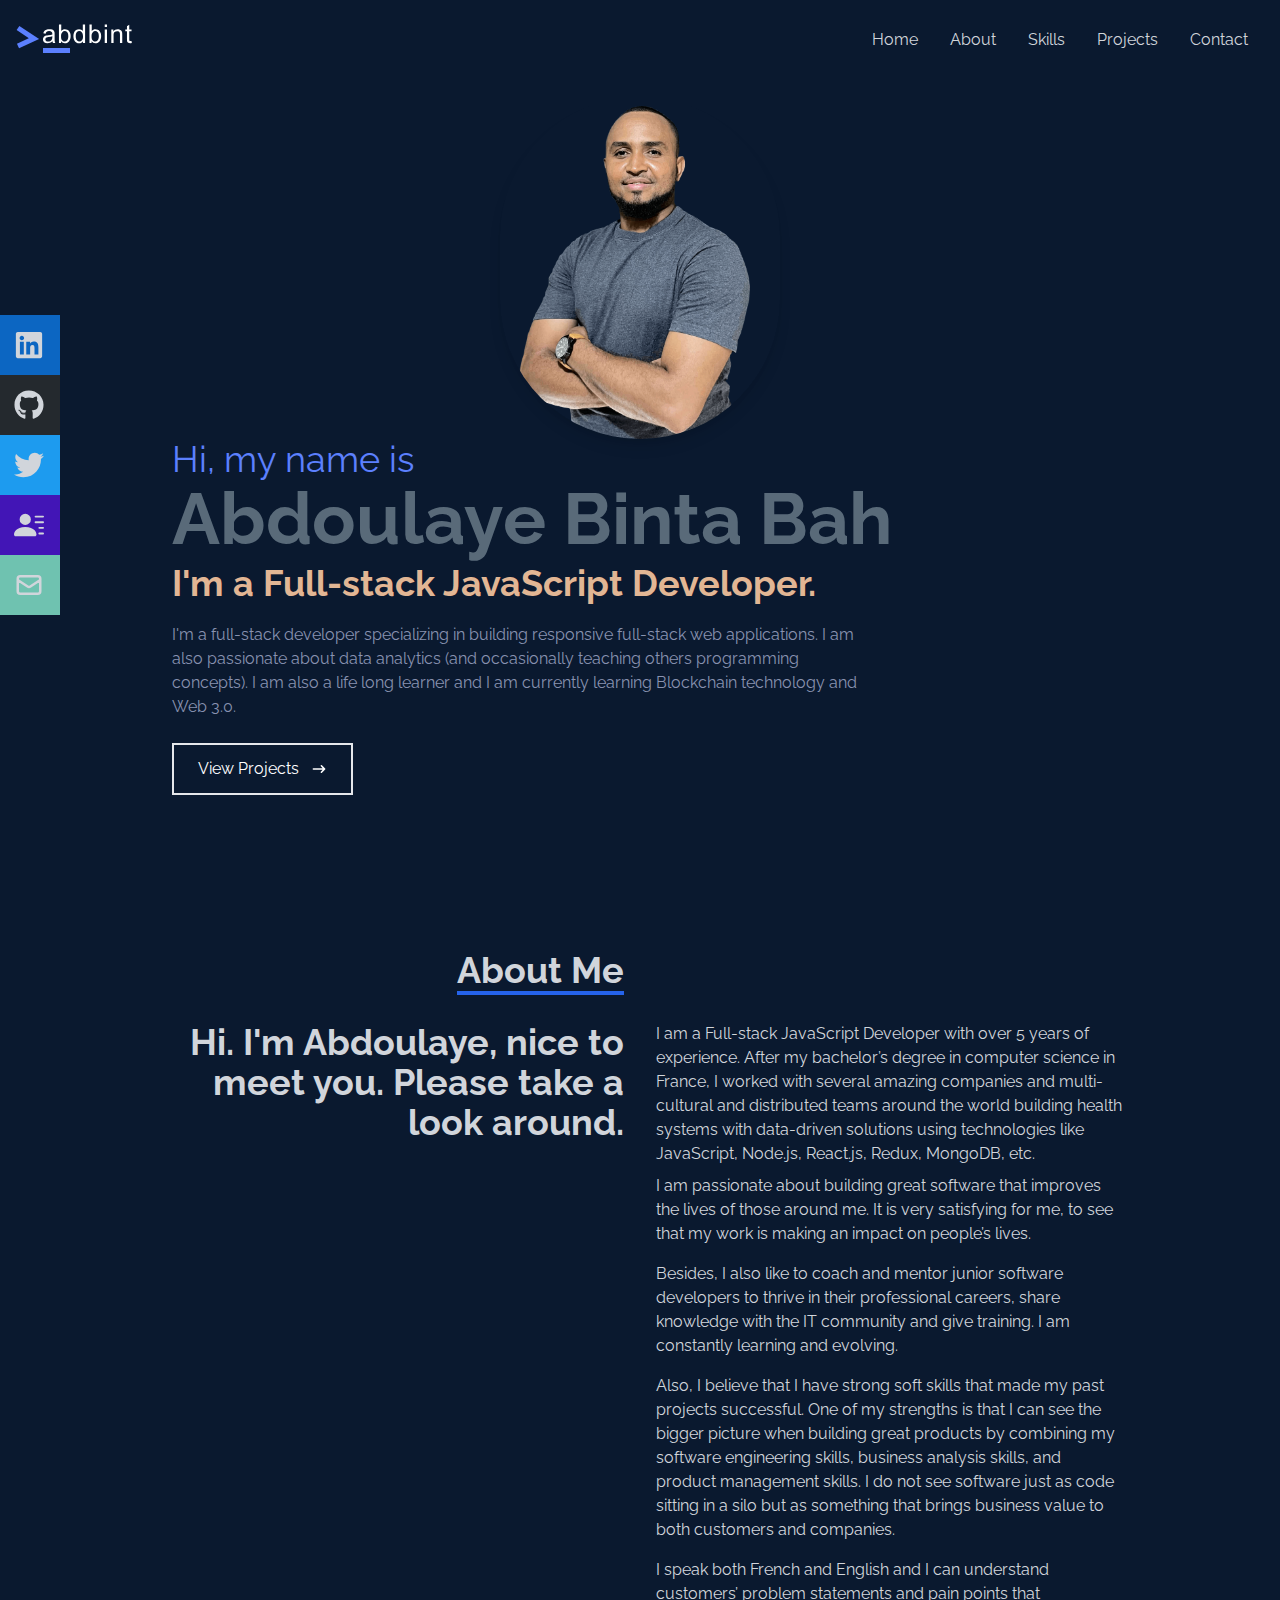
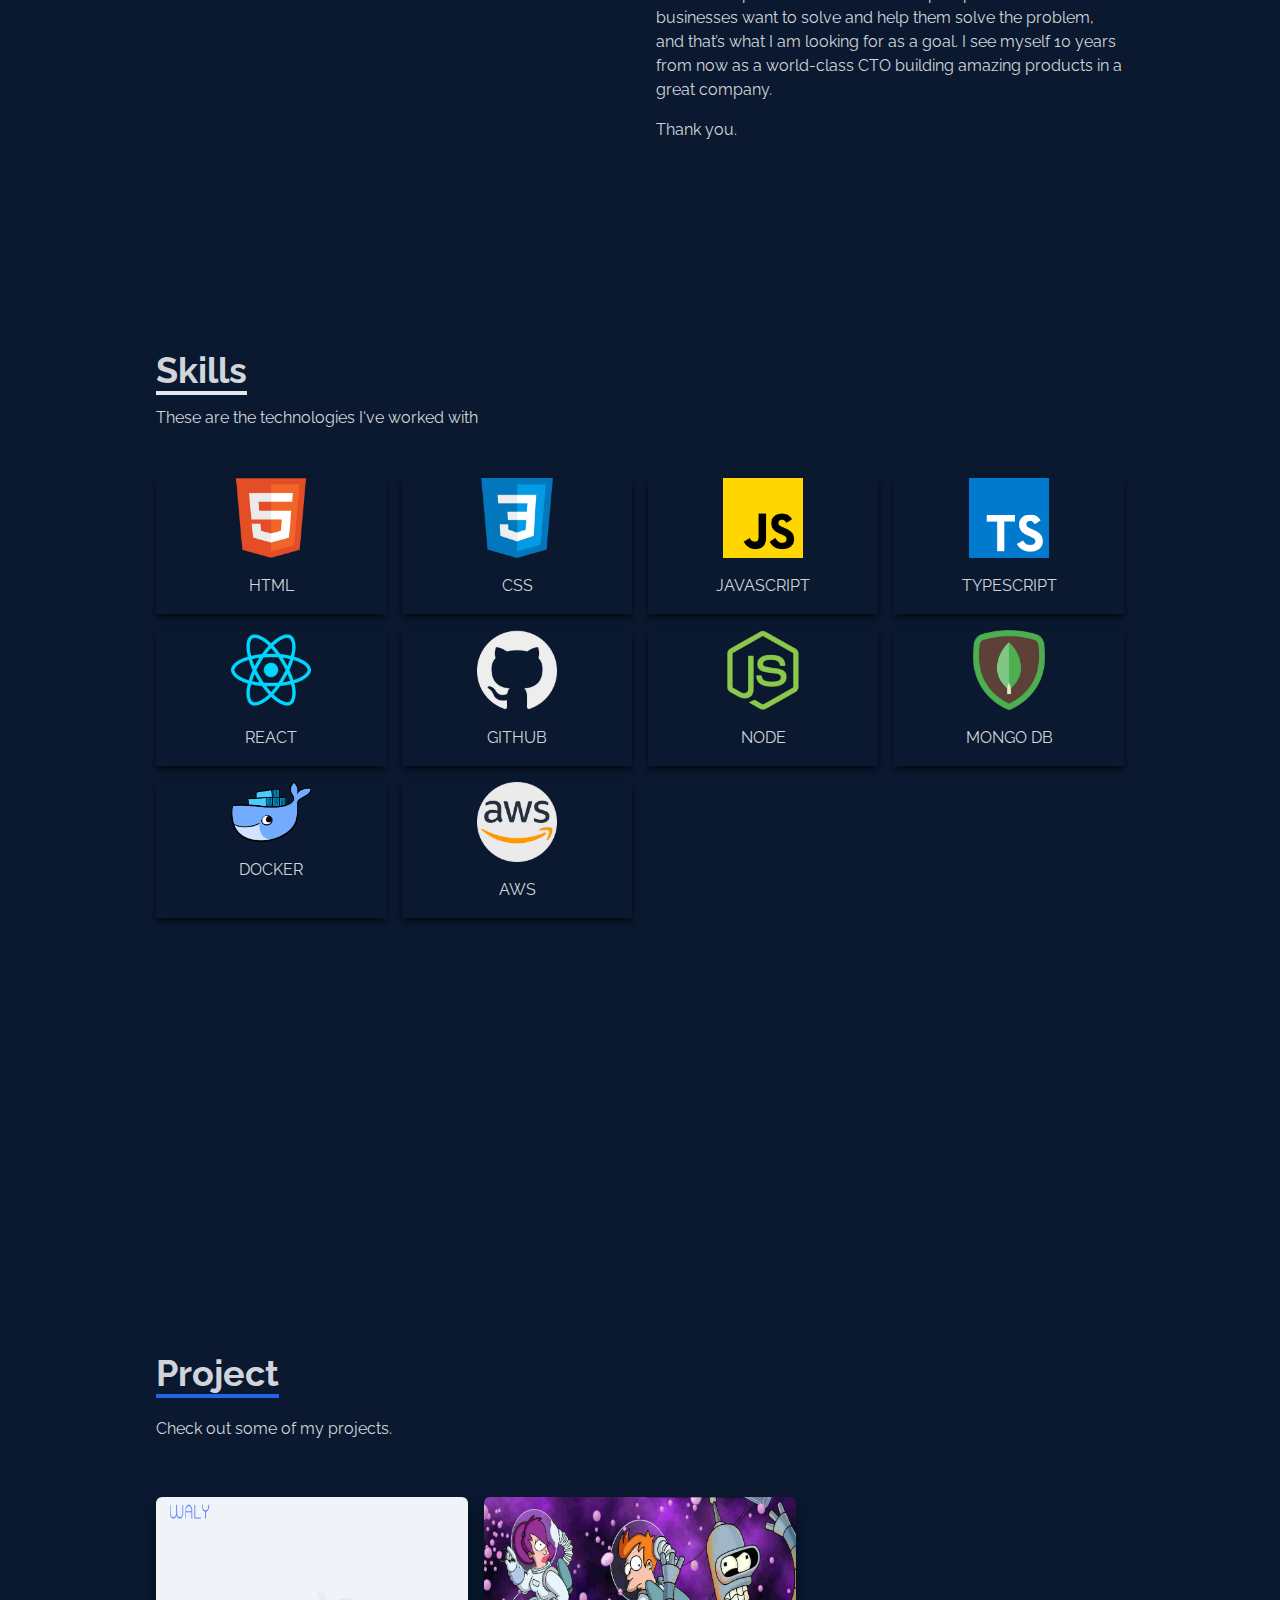
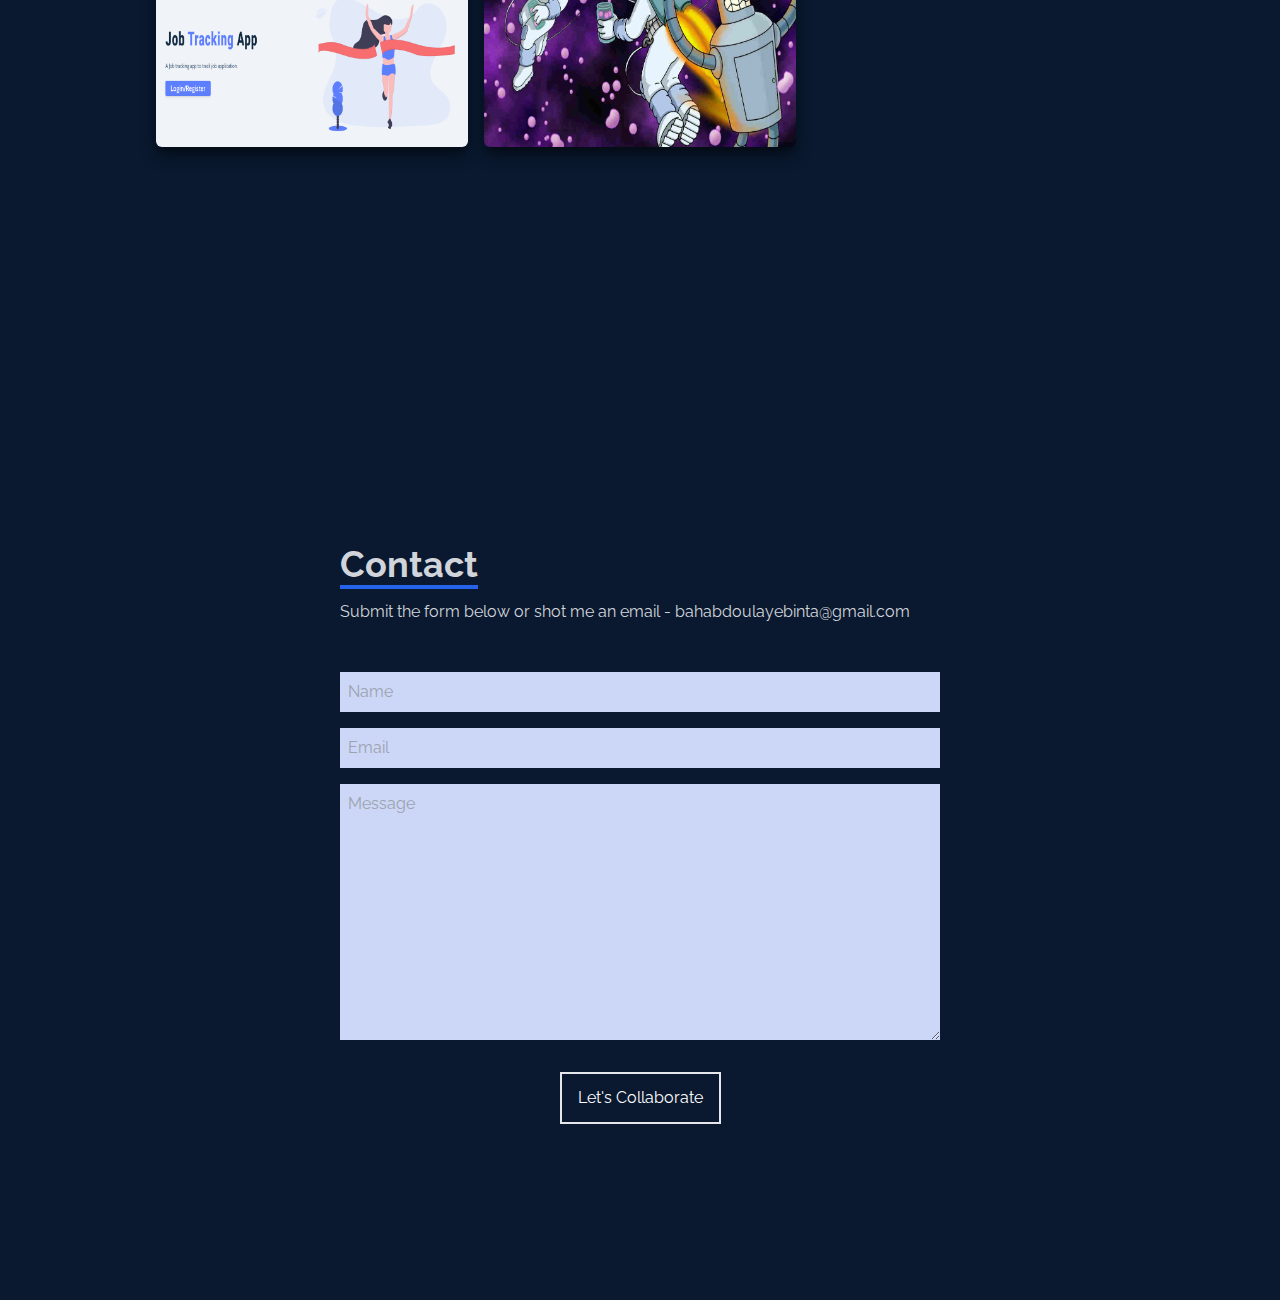
==== index.html @ 4c2b7a4b "Updates" ====
<!doctype html><html lang="en"><head><meta charset="utf-8"/><link rel="icon" href="/favicon.ico"/><meta name="viewport" content="width=device-width,initial-scale=1"/><meta name="theme-color" content="#000000"/><meta name="description" content="Web site created using create-react-app"/><link rel="apple-touch-icon" href="/logo192.png"/><link rel="manifest" href="/manifest.json"/><title>Abdoulaye Binta Bah</title><script defer="defer" src="/static/js/main.e65e8a8a.js"></script><link href="/static/css/main.22cfdc25.css" rel="stylesheet"></head><body><noscript>You need to enable JavaScript to run this app.</noscript><div id="root"></div></body></html>
---- static/css/main.22cfdc25.css ----
@import url(https://fonts.googleapis.com/css2?family=Raleway:wght@300;400;500;600;700;800;900&display=swap);
/*
! tailwindcss v3.0.24 | MIT License | https://tailwindcss.com
*/*,:after,:before{border:0 solid #e5e7eb;box-sizing:border-box}:after,:before{--tw-content:""}html{-webkit-text-size-adjust:100%;font-family:ui-sans-serif,system-ui,-apple-system,BlinkMacSystemFont,Segoe UI,Roboto,Helvetica Neue,Arial,Noto Sans,sans-serif,Apple Color Emoji,Segoe UI Emoji,Segoe UI Symbol,Noto Color Emoji;line-height:1.5;tab-size:4}body{line-height:inherit;margin:0}hr{border-top-width:1px;color:inherit;height:0}abbr:where([title]){-webkit-text-decoration:underline dotted;text-decoration:underline dotted}h1,h2,h3,h4,h5,h6{font-size:inherit;font-weight:inherit}a{color:inherit;text-decoration:inherit}b,strong{font-weight:bolder}code,kbd,pre,samp{font-family:ui-monospace,SFMono-Regular,Menlo,Monaco,Consolas,Liberation Mono,Courier New,monospace;font-size:1em}small{font-size:80%}sub,sup{font-size:75%;line-height:0;position:relative;vertical-align:baseline}sub{bottom:-.25em}sup{top:-.5em}table{border-collapse:collapse;border-color:inherit;text-indent:0}button,input,optgroup,select,textarea{color:inherit;font-family:inherit;font-size:100%;line-height:inherit;margin:0;padding:0}button,select{text-transform:none}[type=button],[type=reset],[type=submit],button{-webkit-appearance:button;background-color:transparent;background-image:none}:-moz-focusring{outline:auto}:-moz-ui-invalid{box-shadow:none}progress{vertical-align:baseline}::-webkit-inner-spin-button,::-webkit-outer-spin-button{height:auto}[type=search]{-webkit-appearance:textfield;outline-offset:-2px}::-webkit-search-decoration{-webkit-appearance:none}::-webkit-file-upload-button{-webkit-appearance:button;font:inherit}summary{display:list-item}blockquote,dd,dl,figure,h1,h2,h3,h4,h5,h6,hr,p,pre{margin:0}fieldset{margin:0}fieldset,legend{padding:0}menu,ol,ul{list-style:none;margin:0;padding:0}textarea{resize:vertical}input::-webkit-input-placeholder,textarea::-webkit-input-placeholder{color:#9ca3af;opacity:1}input:-ms-input-placeholder,textarea:-ms-input-placeholder{color:#9ca3af;opacity:1}input::placeholder,textarea::placeholder{color:#9ca3af;opacity:1}[role=button],button{cursor:pointer}:disabled{cursor:default}audio,canvas,embed,iframe,img,object,svg,video{display:block;vertical-align:middle}img,video{height:auto;max-width:100%}[hidden]{display:none}body{font-family:Raleway}li{cursor:pointer;padding-left:1rem;padding-right:1rem}*,:after,:before{--tw-translate-x:0;--tw-translate-y:0;--tw-rotate:0;--tw-skew-x:0;--tw-skew-y:0;--tw-scale-x:1;--tw-scale-y:1;--tw-pan-x: ;--tw-pan-y: ;--tw-pinch-zoom: ;--tw-scroll-snap-strictness:proximity;--tw-ordinal: ;--tw-slashed-zero: ;--tw-numeric-figure: ;--tw-numeric-spacing: ;--tw-numeric-fraction: ;--tw-ring-inset: ;--tw-ring-offset-width:0px;--tw-ring-offset-color:#fff;--tw-ring-color:rgba(59,130,246,.5);--tw-ring-offset-shadow:0 0 #0000;--tw-ring-shadow:0 0 #0000;--tw-shadow:0 0 #0000;--tw-shadow-colored:0 0 #0000;--tw-blur: ;--tw-brightness: ;--tw-contrast: ;--tw-grayscale: ;--tw-hue-rotate: ;--tw-invert: ;--tw-saturate: ;--tw-sepia: ;--tw-drop-shadow: ;--tw-backdrop-blur: ;--tw-backdrop-brightness: ;--tw-backdrop-contrast: ;--tw-backdrop-grayscale: ;--tw-backdrop-hue-rotate: ;--tw-backdrop-invert: ;--tw-backdrop-opacity: ;--tw-backdrop-saturate: ;--tw-backdrop-sepia: }.container{width:100%}@media (min-width:640px){.container{max-width:640px}}@media (min-width:768px){.container{max-width:768px}}@media (min-width:1024px){.container{max-width:1024px}}@media (min-width:1280px){.container{max-width:1280px}}@media (min-width:1536px){.container{max-width:1536px}}.fixed{position:fixed}.absolute{position:absolute}.top-0{top:0}.left-0{left:0}.top-\[35\%\]{top:35%}.z-10{z-index:10}.m-2{margin:.5rem}.my-4{margin-bottom:1rem;margin-top:1rem}.my-8{margin-bottom:2rem;margin-top:2rem}.mx-auto{margin-left:auto;margin-right:auto}.my-2{margin-bottom:.5rem;margin-top:.5rem}.ml-3{margin-left:.75rem}.ml-\[-100px\]{margin-left:-100px}.inline{display:inline}.flex{display:flex}.grid{display:grid}.hidden{display:none}.h-screen{height:100vh}.h-full{height:100%}.h-auto{height:auto}.h-\[80px\]{height:80px}.h-\[60px\]{height:60px}.w-full{width:100%}.w-6\/12{width:50%}.w-\[160px\]{width:160px}.w-20{width:5rem}.max-w-\[1000px\]{max-width:1000px}.max-w-\[600px\]{max-width:600px}.max-w-full{max-width:100%}.max-w-\[700px\]{max-width:700px}.cursor-pointer{cursor:pointer}.grid-cols-2{grid-template-columns:repeat(2,minmax(0,1fr))}.flex-col{flex-direction:column}.flex-wrap{flex-wrap:wrap}.items-center{align-items:center}.justify-center{justify-content:center}.justify-between{justify-content:space-between}.gap-8{gap:2rem}.gap-4{gap:1rem}.rounded-md{border-radius:.375rem}.rounded-lg{border-radius:.5rem}.rounded-full{border-radius:9999px}.border-2{border-width:2px}.border-b-4{border-bottom-width:4px}.border-none{border-style:none}.border-blue-600{--tw-border-opacity:1;border-color:rgb(37 99 235/var(--tw-border-opacity))}.bg-\[\#0a192f\]{--tw-bg-opacity:1;background-color:rgb(10 25 47/var(--tw-bg-opacity))}.bg-\[\#ccd6f6\]{--tw-bg-opacity:1;background-color:rgb(204 214 246/var(--tw-bg-opacity))}.bg-white{--tw-bg-opacity:1;background-color:rgb(255 255 255/var(--tw-bg-opacity))}.bg-\[\#0C66C2\]{--tw-bg-opacity:1;background-color:rgb(12 102 194/var(--tw-bg-opacity))}.bg-\[\#24292E\]{--tw-bg-opacity:1;background-color:rgb(36 41 46/var(--tw-bg-opacity))}.bg-\[\#333333\]{--tw-bg-opacity:1;background-color:rgb(51 51 51/var(--tw-bg-opacity))}.bg-\[\#b61515\]{--tw-bg-opacity:1;background-color:rgb(182 21 21/var(--tw-bg-opacity))}.bg-\[\#1D9BEF\]{--tw-bg-opacity:1;background-color:rgb(29 155 239/var(--tw-bg-opacity))}.bg-\[\#4215B6\]{--tw-bg-opacity:1;background-color:rgb(66 21 182/var(--tw-bg-opacity))}.bg-\[\#6fc2b0\]{--tw-bg-opacity:1;background-color:rgb(111 194 176/var(--tw-bg-opacity))}.p-4{padding:1rem}.p-2{padding:.5rem}.px-4{padding-left:1rem;padding-right:1rem}.py-2{padding-bottom:.5rem;padding-top:.5rem}.py-4{padding-bottom:1rem;padding-top:1rem}.py-3{padding-bottom:.75rem;padding-top:.75rem}.px-8{padding-left:2rem;padding-right:2rem}.py-1{padding-bottom:.25rem;padding-top:.25rem}.px-6{padding-left:1.5rem;padding-right:1.5rem}.py-6{padding-bottom:1.5rem;padding-top:1.5rem}.py-8{padding-top:2rem}.pb-8,.py-8{padding-bottom:2rem}.pl-4{padding-left:1rem}.pt-8{padding-top:2rem}.text-center{text-align:center}.align-middle{vertical-align:middle}.text-4xl{font-size:2.25rem;line-height:2.5rem}.text-xl{font-size:1.25rem}.text-lg,.text-xl{line-height:1.75rem}.text-lg{font-size:1.125rem}.font-bold{font-weight:700}.tracking-wider{letter-spacing:.05em}.text-gray-300{--tw-text-opacity:1;color:rgb(209 213 219/var(--tw-text-opacity))}.text-white{--tw-text-opacity:1;color:rgb(255 255 255/var(--tw-text-opacity))}.text-gray-700{--tw-text-opacity:1;color:rgb(55 65 81/var(--tw-text-opacity))}.text-\[\#5C80FE\]{--tw-text-opacity:1;color:rgb(92 128 254/var(--tw-text-opacity))}.text-\[\#596A79\]{--tw-text-opacity:1;color:rgb(89 106 121/var(--tw-text-opacity))}.text-\[\#E2B694\]{--tw-text-opacity:1;color:rgb(226 182 148/var(--tw-text-opacity))}.text-\[\#8892b0\]{--tw-text-opacity:1;color:rgb(136 146 176/var(--tw-text-opacity))}.opacity-0{opacity:0}.shadow-lg{--tw-shadow:0 10px 15px -3px rgba(0,0,0,.1),0 4px 6px -4px rgba(0,0,0,.1);--tw-shadow-colored:0 10px 15px -3px var(--tw-shadow-color),0 4px 6px -4px var(--tw-shadow-color)}.shadow-lg,.shadow-md{box-shadow:0 0 #0000,0 0 #0000,var(--tw-shadow);box-shadow:var(--tw-ring-offset-shadow,0 0 #0000),var(--tw-ring-shadow,0 0 #0000),var(--tw-shadow)}.shadow-md{--tw-shadow:0 4px 6px -1px rgba(0,0,0,.1),0 2px 4px -2px rgba(0,0,0,.1);--tw-shadow-colored:0 4px 6px -1px var(--tw-shadow-color),0 2px 4px -2px var(--tw-shadow-color)}.shadow-\[\#040c16\]{--tw-shadow-color:#040c16;--tw-shadow:var(--tw-shadow-colored)}.duration-300{transition-duration:.3s}.duration-500{transition-duration:.5s}.content-div{background-position:50%;background-repeat:no-repeat;background-size:cover;height:250px}.content-div:hover{background-image:linear-gradient(90deg,rgba(112,157,225,.8),rgba(87,82,229,.8))!important}.hover\:ml-\[-10px\]:hover{margin-left:-10px}.hover\:scale-110:hover{--tw-scale-x:1.1;--tw-scale-y:1.1;-webkit-transform:translate(var(--tw-translate-x),var(--tw-translate-y)) rotate(var(--tw-rotate)) skewX(var(--tw-skew-x)) skewY(var(--tw-skew-y)) scaleX(var(--tw-scale-x)) scaleY(var(--tw-scale-y));transform:translate(var(--tw-translate-x),var(--tw-translate-y)) rotate(var(--tw-rotate)) skewX(var(--tw-skew-x)) skewY(var(--tw-skew-y)) scaleX(var(--tw-scale-x)) scaleY(var(--tw-scale-y))}.hover\:border-b-4:hover{border-bottom-width:4px}.hover\:border-blue-600:hover{--tw-border-opacity:1;border-color:rgb(37 99 235/var(--tw-border-opacity))}.hover\:bg-blue-600:hover{--tw-bg-opacity:1;background-color:rgb(37 99 235/var(--tw-bg-opacity))}.hover\:bg-blue-500:hover{--tw-bg-opacity:1;background-color:rgb(59 130 246/var(--tw-bg-opacity))}.group:hover .group-hover\:rotate-90{--tw-rotate:90deg;-webkit-transform:translate(var(--tw-translate-x),var(--tw-translate-y)) rotate(var(--tw-rotate)) skewX(var(--tw-skew-x)) skewY(var(--tw-skew-y)) scaleX(var(--tw-scale-x)) scaleY(var(--tw-scale-y));transform:translate(var(--tw-translate-x),var(--tw-translate-y)) rotate(var(--tw-rotate)) skewX(var(--tw-skew-x)) skewY(var(--tw-skew-y)) scaleX(var(--tw-scale-x)) scaleY(var(--tw-scale-y))}.group:hover .group-hover\:opacity-100{opacity:1}@media (min-width:640px){.sm\:w-4\/12{width:33.333333%}.sm\:grid-cols-2{grid-template-columns:repeat(2,minmax(0,1fr))}.sm\:grid-cols-4{grid-template-columns:repeat(4,minmax(0,1fr))}.sm\:text-right{text-align:right}.sm\:text-4xl{font-size:2.25rem;line-height:2.5rem}.sm\:text-7xl{font-size:4.5rem;line-height:1}}@media (min-width:768px){.md\:flex{display:flex}.md\:hidden{display:none}.md\:h-screen{height:100vh}.md\:grid-cols-3{grid-template-columns:repeat(3,minmax(0,1fr))}}@media (min-width:1024px){.lg\:flex{display:flex}}
/*# sourceMappingURL=main.22cfdc25.css.map*/
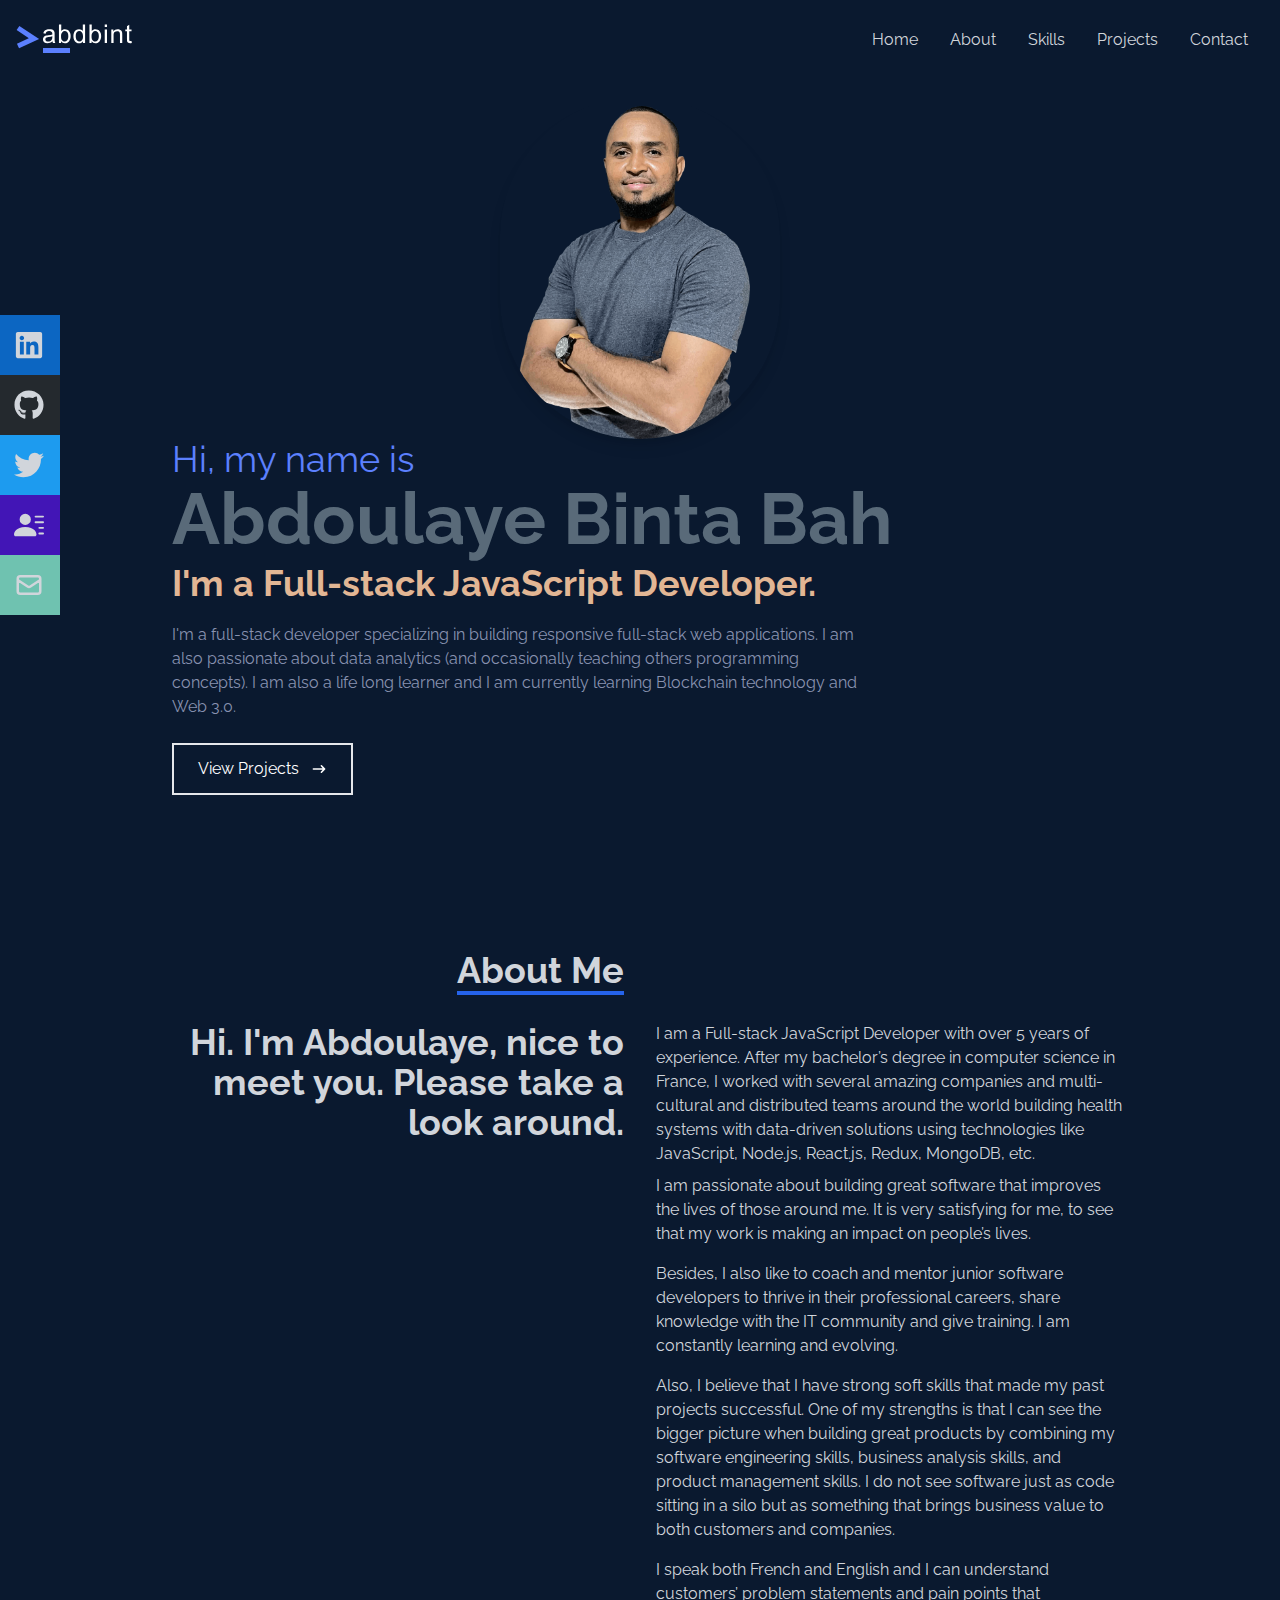
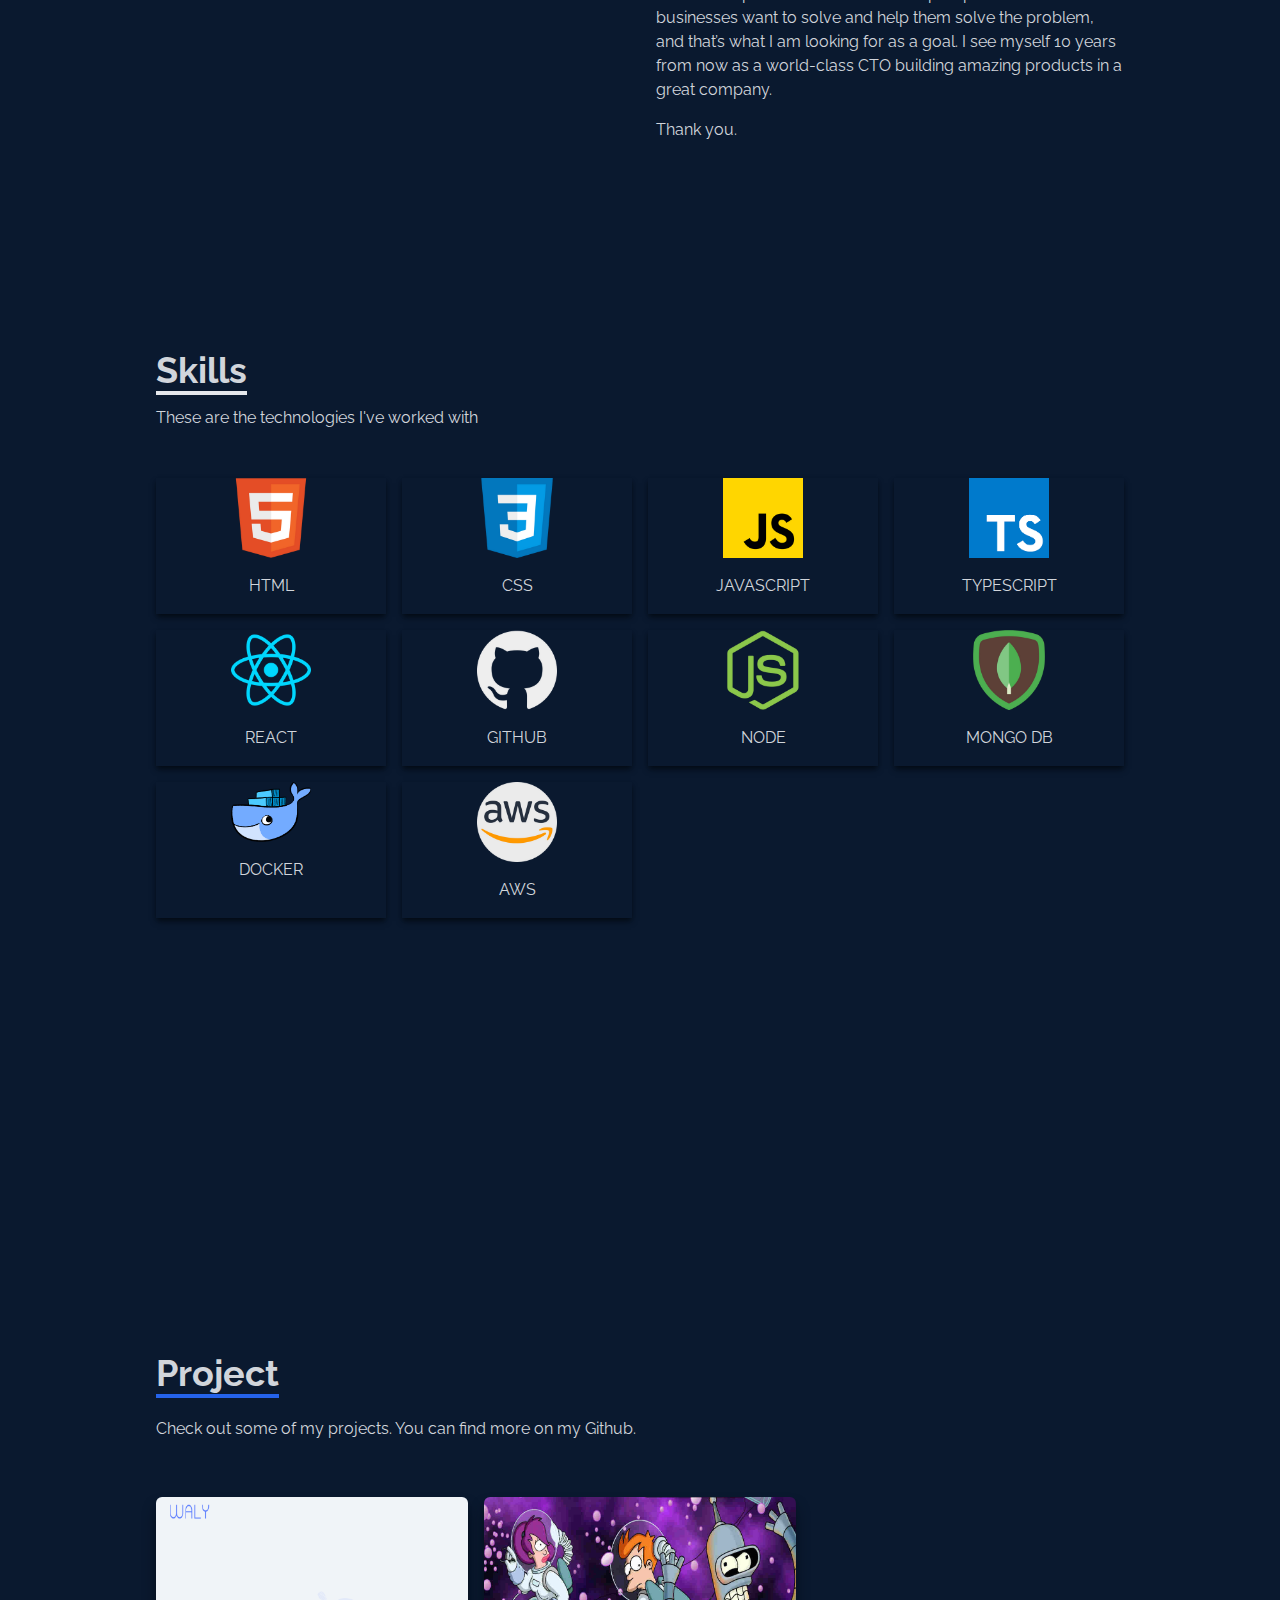
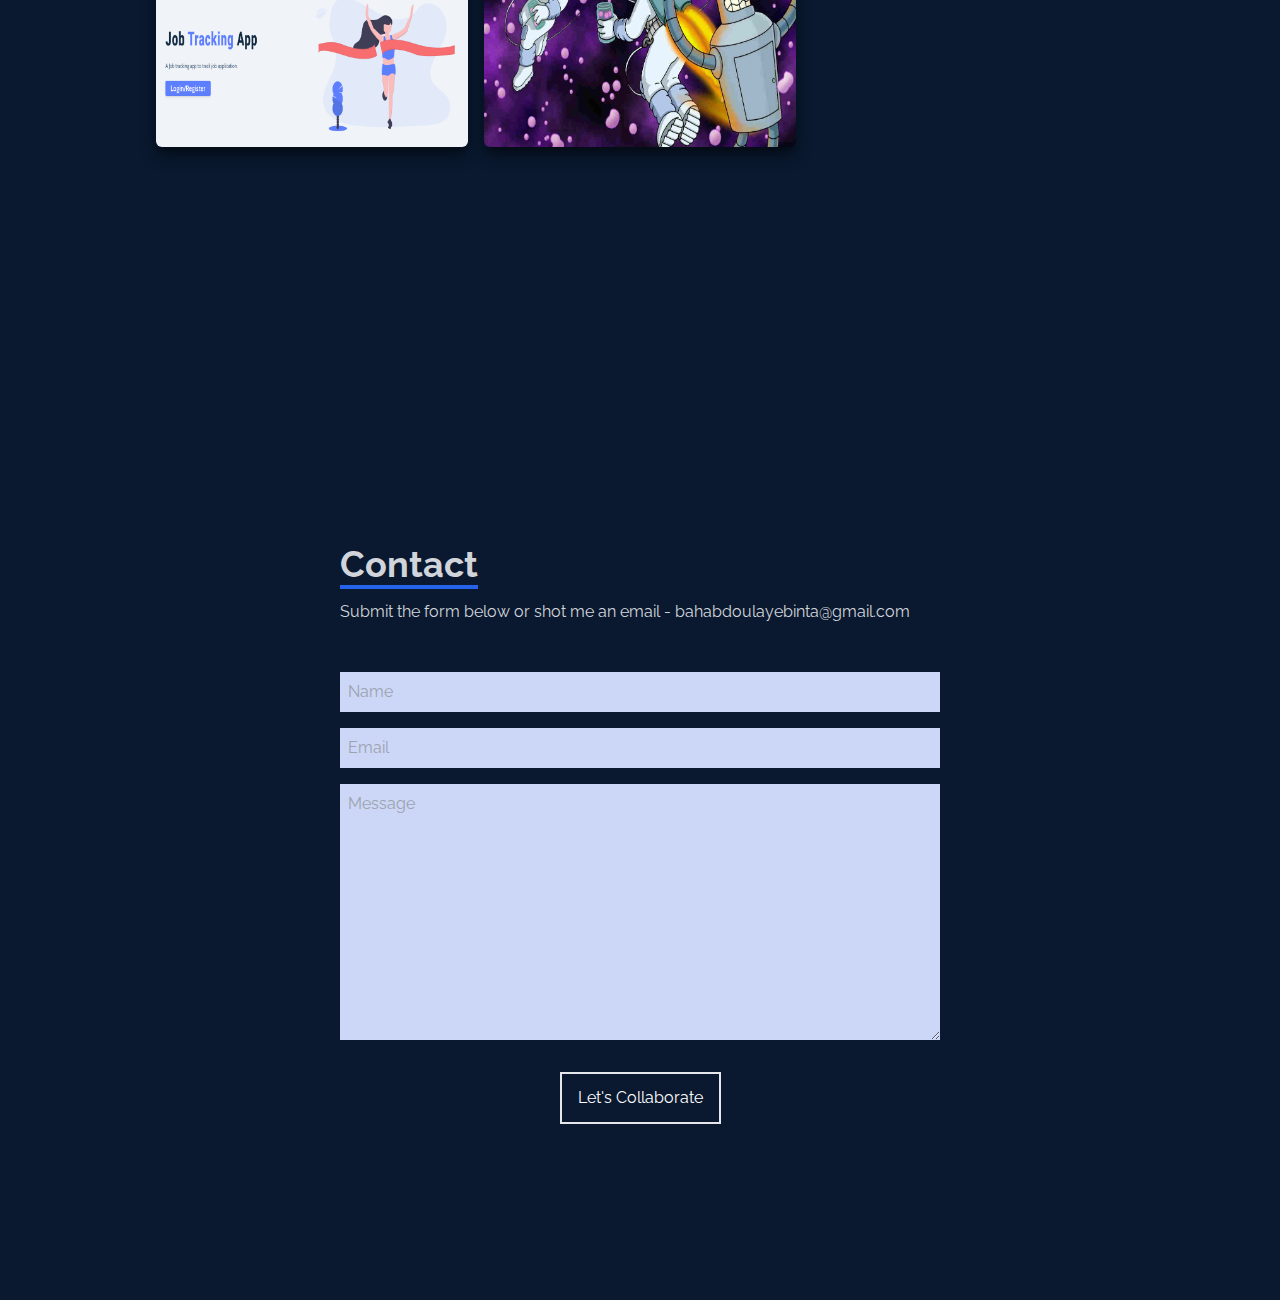
==== commit 89a0be2f: "Updates" ====
--- a/index.html
+++ b/index.html
@@ -1 +1 @@
-<!doctype html><html lang="en"><head><meta charset="utf-8"/><link rel="icon" href="/favicon.ico"/><meta name="viewport" content="width=device-width,initial-scale=1"/><meta name="theme-color" content="#000000"/><meta name="description" content="Web site created using create-react-app"/><link rel="apple-touch-icon" href="/logo192.png"/><link rel="manifest" href="/manifest.json"/><title>Abdoulaye Binta Bah</title><script defer="defer" src="/static/js/main.e65e8a8a.js"></script><link href="/static/css/main.22cfdc25.css" rel="stylesheet"></head><body><noscript>You need to enable JavaScript to run this app.</noscript><div id="root"></div></body></html>+<!doctype html><html lang="en"><head><meta charset="utf-8"/><link rel="icon" href="/favicon.ico"/><meta name="viewport" content="width=device-width,initial-scale=1"/><meta name="theme-color" content="#000000"/><meta name="description" content="Web site created using create-react-app"/><link rel="apple-touch-icon" href="/logo192.png"/><link rel="manifest" href="/manifest.json"/><title>Abdoulaye Binta Bah</title><script defer="defer" src="/static/js/main.f6078694.js"></script><link href="/static/css/main.22cfdc25.css" rel="stylesheet"></head><body><noscript>You need to enable JavaScript to run this app.</noscript><div id="root"></div></body></html>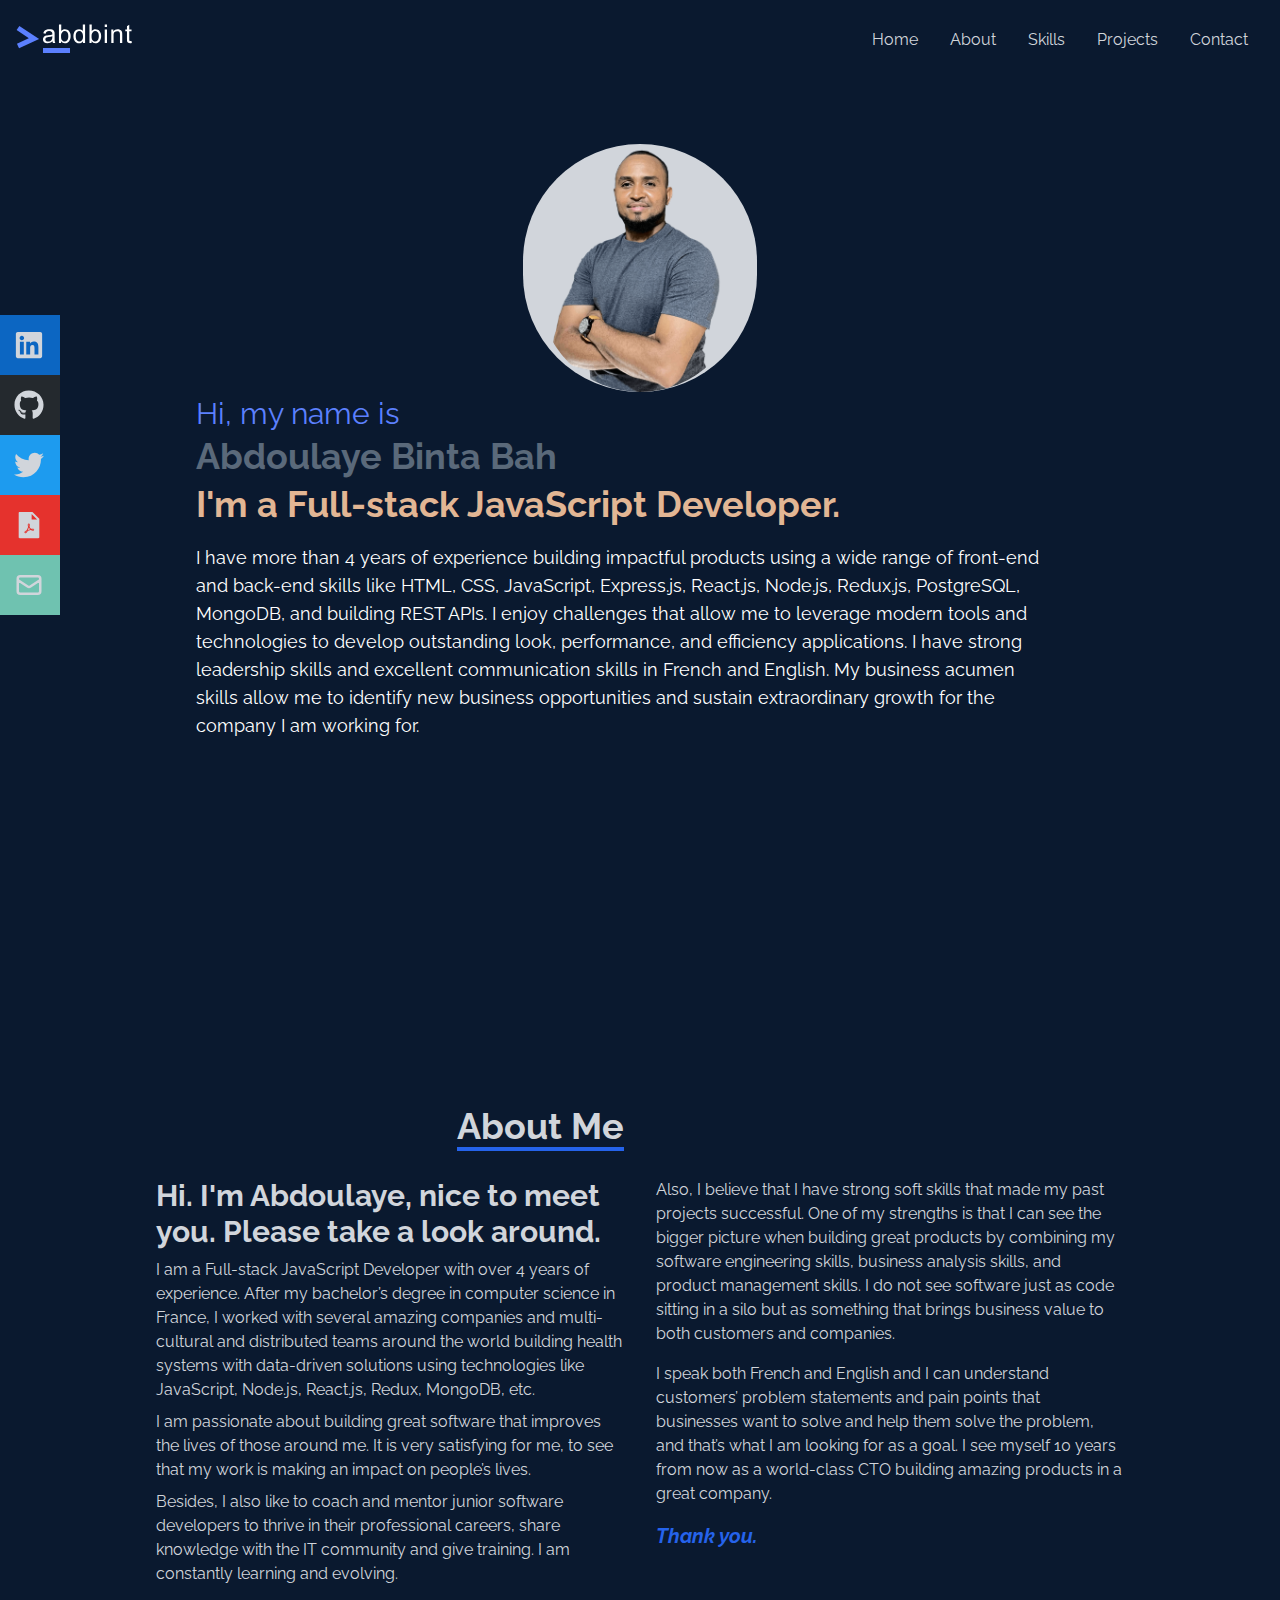
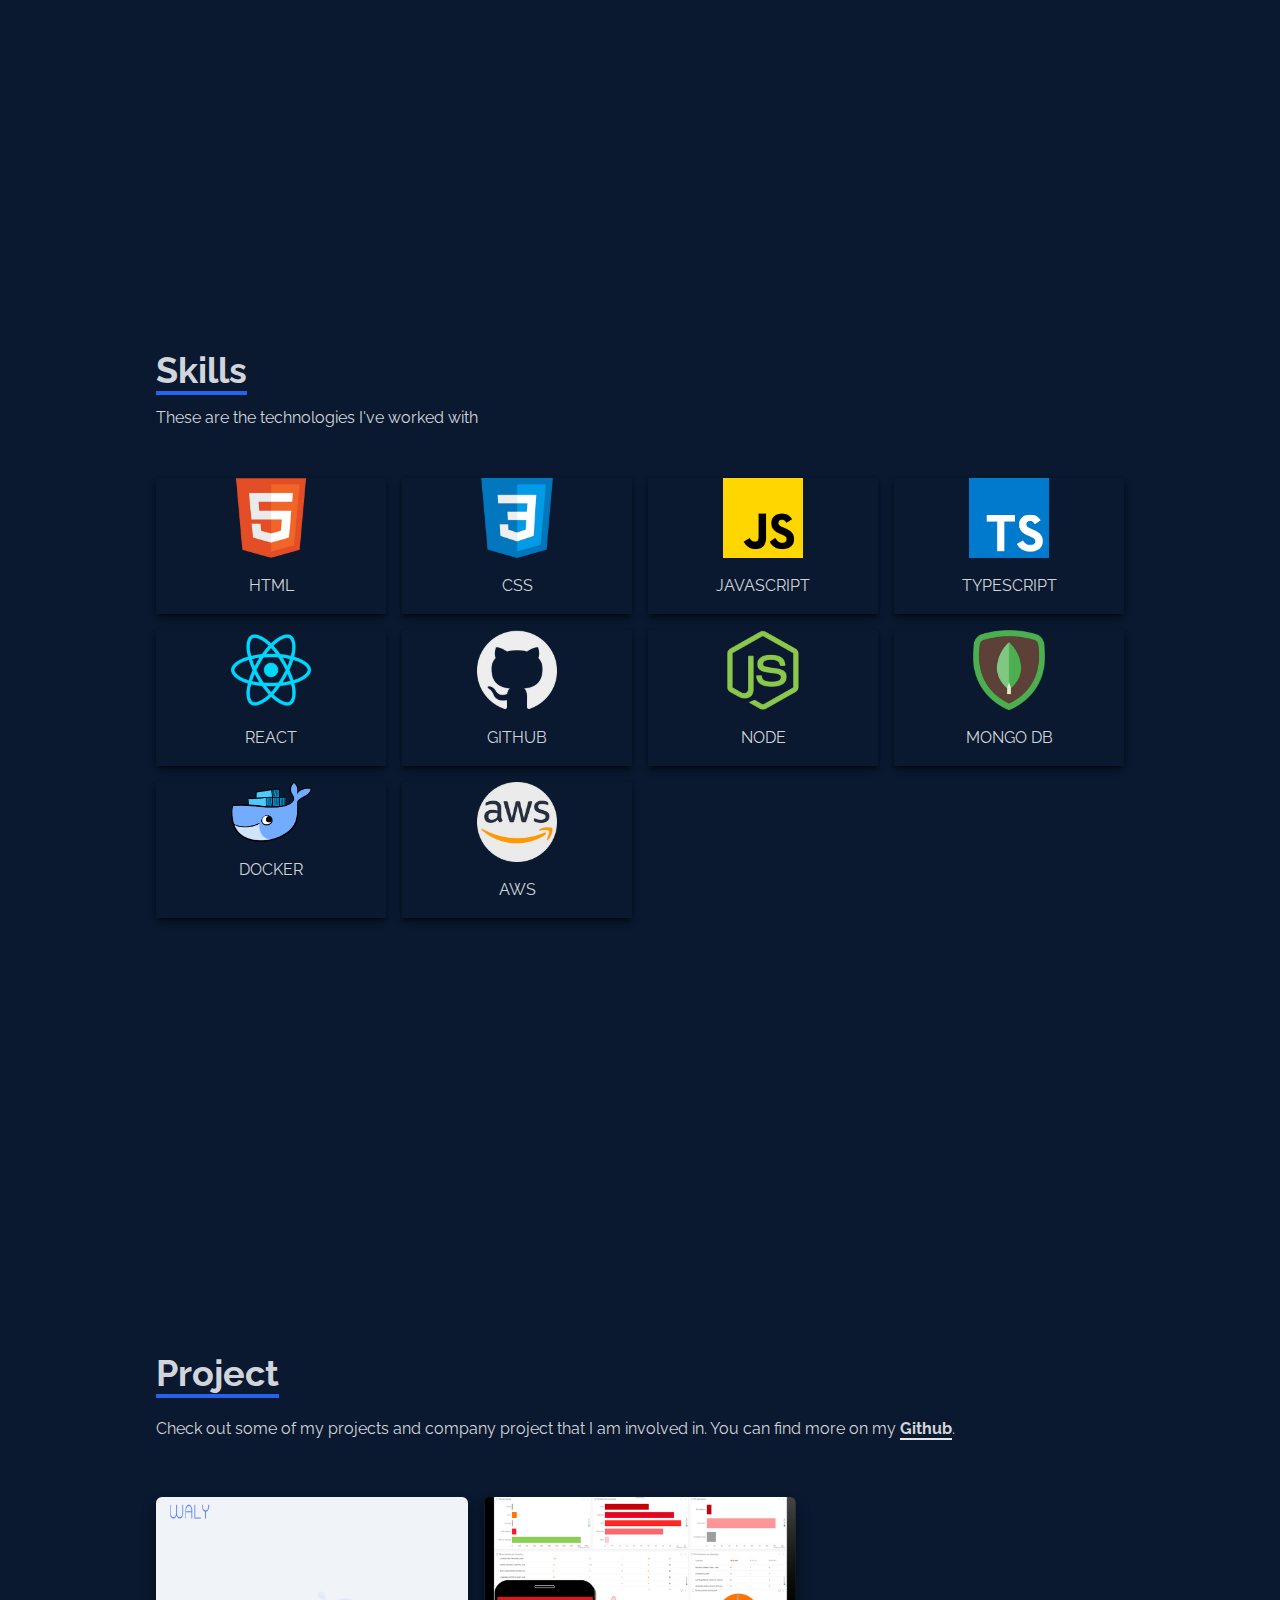
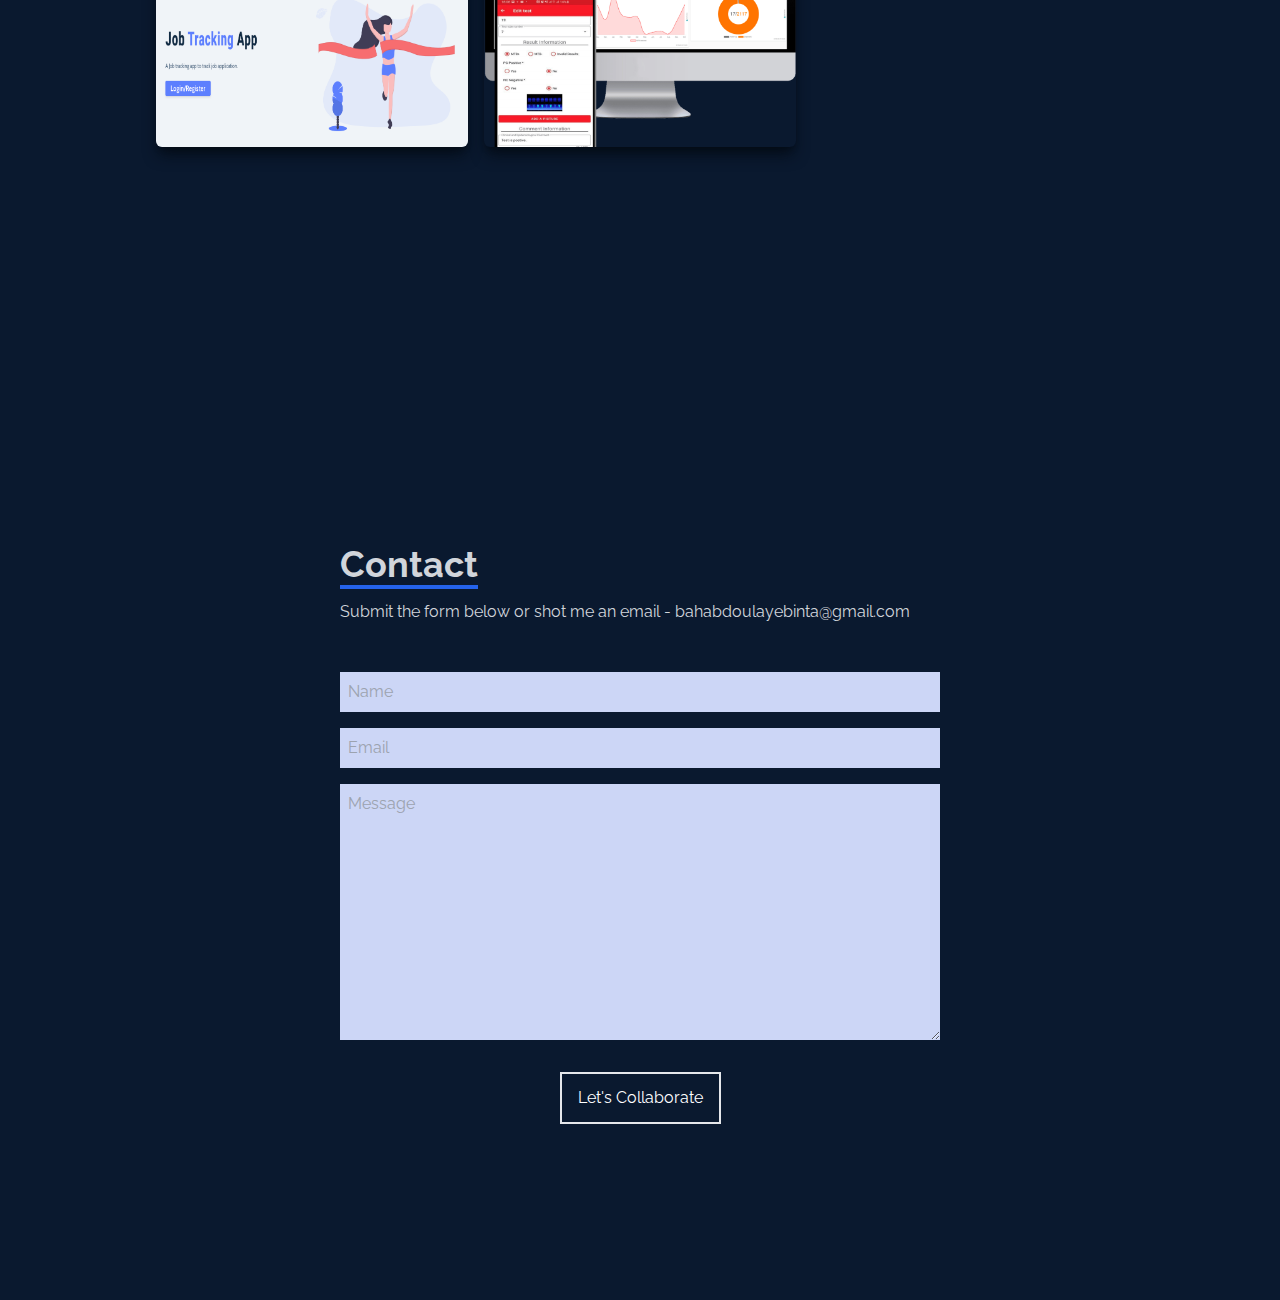
==== commit 2077c170: "Updates" ====
--- a/index.html
+++ b/index.html
@@ -1 +1 @@
-<!doctype html><html lang="en"><head><meta charset="utf-8"/><link rel="icon" href="/favicon.ico"/><meta name="viewport" content="width=device-width,initial-scale=1"/><meta name="theme-color" content="#000000"/><meta name="description" content="Web site created using create-react-app"/><link rel="apple-touch-icon" href="/logo192.png"/><link rel="manifest" href="/manifest.json"/><title>Abdoulaye Binta Bah</title><script defer="defer" src="/static/js/main.f6078694.js"></script><link href="/static/css/main.22cfdc25.css" rel="stylesheet"></head><body><noscript>You need to enable JavaScript to run this app.</noscript><div id="root"></div></body></html>+<!doctype html><html lang="en"><head><meta charset="utf-8"/><link rel="icon" href="/favicon.ico"/><meta name="viewport" content="width=device-width,initial-scale=1"/><meta name="theme-color" content="#000000"/><meta name="description" content="Web site created using create-react-app"/><link rel="apple-touch-icon" href="/logo192.png"/><link rel="manifest" href="/manifest.json"/><title>Abdoulaye Binta Bah</title><script defer="defer" src="/static/js/main.b2ebdaf7.js"></script><link href="/static/css/main.8eaef689.css" rel="stylesheet"></head><body><noscript>You need to enable JavaScript to run this app.</noscript><div id="root"></div></body></html>--- a/static/css/main.8eaef689.css
+++ b/static/css/main.8eaef689.css
@@ -0,0 +1,5 @@
+@import url(https://fonts.googleapis.com/css2?family=Raleway:wght@300;400;500;600;700;800;900&display=swap);
+/*
+! tailwindcss v3.0.24 | MIT License | https://tailwindcss.com
+*/*,:after,:before{border:0 solid #e5e7eb;box-sizing:border-box}:after,:before{--tw-content:""}html{-webkit-text-size-adjust:100%;font-family:ui-sans-serif,system-ui,-apple-system,BlinkMacSystemFont,Segoe UI,Roboto,Helvetica Neue,Arial,Noto Sans,sans-serif,Apple Color Emoji,Segoe UI Emoji,Segoe UI Symbol,Noto Color Emoji;line-height:1.5;tab-size:4}body{line-height:inherit;margin:0}hr{border-top-width:1px;color:inherit;height:0}abbr:where([title]){-webkit-text-decoration:underline dotted;text-decoration:underline dotted}h1,h2,h3,h4,h5,h6{font-size:inherit;font-weight:inherit}a{color:inherit;text-decoration:inherit}b,strong{font-weight:bolder}code,kbd,pre,samp{font-family:ui-monospace,SFMono-Regular,Menlo,Monaco,Consolas,Liberation Mono,Courier New,monospace;font-size:1em}small{font-size:80%}sub,sup{font-size:75%;line-height:0;position:relative;vertical-align:baseline}sub{bottom:-.25em}sup{top:-.5em}table{border-collapse:collapse;border-color:inherit;text-indent:0}button,input,optgroup,select,textarea{color:inherit;font-family:inherit;font-size:100%;line-height:inherit;margin:0;padding:0}button,select{text-transform:none}[type=button],[type=reset],[type=submit],button{-webkit-appearance:button;background-color:transparent;background-image:none}:-moz-focusring{outline:auto}:-moz-ui-invalid{box-shadow:none}progress{vertical-align:baseline}::-webkit-inner-spin-button,::-webkit-outer-spin-button{height:auto}[type=search]{-webkit-appearance:textfield;outline-offset:-2px}::-webkit-search-decoration{-webkit-appearance:none}::-webkit-file-upload-button{-webkit-appearance:button;font:inherit}summary{display:list-item}blockquote,dd,dl,figure,h1,h2,h3,h4,h5,h6,hr,p,pre{margin:0}fieldset{margin:0}fieldset,legend{padding:0}menu,ol,ul{list-style:none;margin:0;padding:0}textarea{resize:vertical}input::-webkit-input-placeholder,textarea::-webkit-input-placeholder{color:#9ca3af;opacity:1}input:-ms-input-placeholder,textarea:-ms-input-placeholder{color:#9ca3af;opacity:1}input::placeholder,textarea::placeholder{color:#9ca3af;opacity:1}[role=button],button{cursor:pointer}:disabled{cursor:default}audio,canvas,embed,iframe,img,object,svg,video{display:block;vertical-align:middle}img,video{height:auto;max-width:100%}[hidden]{display:none}body{font-family:Raleway}li{cursor:pointer;padding-left:1rem;padding-right:1rem}*,:after,:before{--tw-translate-x:0;--tw-translate-y:0;--tw-rotate:0;--tw-skew-x:0;--tw-skew-y:0;--tw-scale-x:1;--tw-scale-y:1;--tw-pan-x: ;--tw-pan-y: ;--tw-pinch-zoom: ;--tw-scroll-snap-strictness:proximity;--tw-ordinal: ;--tw-slashed-zero: ;--tw-numeric-figure: ;--tw-numeric-spacing: ;--tw-numeric-fraction: ;--tw-ring-inset: ;--tw-ring-offset-width:0px;--tw-ring-offset-color:#fff;--tw-ring-color:rgba(59,130,246,.5);--tw-ring-offset-shadow:0 0 #0000;--tw-ring-shadow:0 0 #0000;--tw-shadow:0 0 #0000;--tw-shadow-colored:0 0 #0000;--tw-blur: ;--tw-brightness: ;--tw-contrast: ;--tw-grayscale: ;--tw-hue-rotate: ;--tw-invert: ;--tw-saturate: ;--tw-sepia: ;--tw-drop-shadow: ;--tw-backdrop-blur: ;--tw-backdrop-brightness: ;--tw-backdrop-contrast: ;--tw-backdrop-grayscale: ;--tw-backdrop-hue-rotate: ;--tw-backdrop-invert: ;--tw-backdrop-opacity: ;--tw-backdrop-saturate: ;--tw-backdrop-sepia: }.container{width:100%}@media (min-width:640px){.container{max-width:640px}}@media (min-width:768px){.container{max-width:768px}}@media (min-width:1024px){.container{max-width:1024px}}@media (min-width:1280px){.container{max-width:1280px}}@media (min-width:1536px){.container{max-width:1536px}}.fixed{position:fixed}.absolute{position:absolute}.top-0{top:0}.left-0{left:0}.top-\[35\%\]{top:35%}.z-10{z-index:10}.m-2{margin:.5rem}.my-4{margin-bottom:1rem;margin-top:1rem}.my-8{margin-bottom:2rem;margin-top:2rem}.mx-auto{margin-left:auto;margin-right:auto}.mx-6{margin-left:1.5rem;margin-right:1.5rem}.my-2{margin-bottom:.5rem;margin-top:.5rem}.ml-3{margin-left:.75rem}.ml-\[-100px\]{margin-left:-100px}.inline{display:inline}.flex{display:flex}.grid{display:grid}.hidden{display:none}.h-full{height:100%}.h-screen{height:100vh}.h-auto{height:auto}.h-\[80px\]{height:80px}.h-\[60px\]{height:60px}.w-full{width:100%}.w-4\/12{width:33.333333%}.w-\[160px\]{width:160px}.w-20{width:5rem}.max-w-\[1000px\]{max-width:1000px}.max-w-\[600px\]{max-width:600px}.max-w-full{max-width:100%}.max-w-\[850px\]{max-width:850px}.cursor-pointer{cursor:pointer}.grid-cols-2{grid-template-columns:repeat(2,minmax(0,1fr))}.flex-col{flex-direction:column}.flex-wrap{flex-wrap:wrap}.items-center{align-items:center}.justify-center{justify-content:center}.justify-between{justify-content:space-between}.gap-8{gap:2rem}.gap-4{gap:1rem}.rounded-md{border-radius:.375rem}.rounded-lg{border-radius:.5rem}.rounded-full{border-radius:9999px}.border-2{border-width:2px}.border-b-4{border-bottom-width:4px}.border-b-2{border-bottom-width:2px}.border-none{border-style:none}.border-blue-600{--tw-border-opacity:1;border-color:rgb(37 99 235/var(--tw-border-opacity))}.bg-\[\#0a192f\]{--tw-bg-opacity:1;background-color:rgb(10 25 47/var(--tw-bg-opacity))}.bg-\[\#ccd6f6\]{--tw-bg-opacity:1;background-color:rgb(204 214 246/var(--tw-bg-opacity))}.bg-white{--tw-bg-opacity:1;background-color:rgb(255 255 255/var(--tw-bg-opacity))}.bg-gray-300{--tw-bg-opacity:1;background-color:rgb(209 213 219/var(--tw-bg-opacity))}.bg-\[\#0C66C2\]{--tw-bg-opacity:1;background-color:rgb(12 102 194/var(--tw-bg-opacity))}.bg-\[\#24292E\]{--tw-bg-opacity:1;background-color:rgb(36 41 46/var(--tw-bg-opacity))}.bg-\[\#333333\]{--tw-bg-opacity:1;background-color:rgb(51 51 51/var(--tw-bg-opacity))}.bg-\[\#b61515\]{--tw-bg-opacity:1;background-color:rgb(182 21 21/var(--tw-bg-opacity))}.bg-\[\#1D9BEF\]{--tw-bg-opacity:1;background-color:rgb(29 155 239/var(--tw-bg-opacity))}.bg-\[\#E5322D\]{--tw-bg-opacity:1;background-color:rgb(229 50 45/var(--tw-bg-opacity))}.bg-\[\#6fc2b0\]{--tw-bg-opacity:1;background-color:rgb(111 194 176/var(--tw-bg-opacity))}.p-4{padding:1rem}.p-2{padding:.5rem}.py-20{padding-bottom:5rem;padding-top:5rem}.px-4{padding-left:1rem;padding-right:1rem}.py-2{padding-bottom:.5rem;padding-top:.5rem}.py-4{padding-bottom:1rem;padding-top:1rem}.py-3{padding-bottom:.75rem;padding-top:.75rem}.px-2{padding-left:.5rem;padding-right:.5rem}.py-1{padding-bottom:.25rem;padding-top:.25rem}.px-6{padding-left:1.5rem;padding-right:1.5rem}.py-6{padding-bottom:1.5rem;padding-top:1.5rem}.py-8{padding-top:2rem}.pb-8,.py-8{padding-bottom:2rem}.pl-4{padding-left:1rem}.pb-2{padding-bottom:.5rem}.pt-8{padding-top:2rem}.pt-1{padding-top:.25rem}.text-center{text-align:center}.align-middle{vertical-align:middle}.text-3xl{font-size:1.875rem;line-height:2.25rem}.text-xl{font-size:1.25rem;line-height:1.75rem}.text-4xl{font-size:2.25rem;line-height:2.5rem}.text-lg{font-size:1.125rem;line-height:1.75rem}.text-sm{font-size:.875rem;line-height:1.25rem}.font-bold{font-weight:700}.italic{font-style:italic}.tracking-wider{letter-spacing:.05em}.text-gray-300{--tw-text-opacity:1;color:rgb(209 213 219/var(--tw-text-opacity))}.text-blue-600{--tw-text-opacity:1;color:rgb(37 99 235/var(--tw-text-opacity))}.text-white{--tw-text-opacity:1;color:rgb(255 255 255/var(--tw-text-opacity))}.text-gray-700{--tw-text-opacity:1;color:rgb(55 65 81/var(--tw-text-opacity))}.text-\[\#5C80FE\]{--tw-text-opacity:1;color:rgb(92 128 254/var(--tw-text-opacity))}.text-\[\#5A697A\]{--tw-text-opacity:1;color:rgb(90 105 122/var(--tw-text-opacity))}.text-\[\#E2B694\]{--tw-text-opacity:1;color:rgb(226 182 148/var(--tw-text-opacity))}.opacity-0{opacity:0}.shadow-lg{--tw-shadow:0 10px 15px -3px rgba(0,0,0,.1),0 4px 6px -4px rgba(0,0,0,.1);--tw-shadow-colored:0 10px 15px -3px var(--tw-shadow-color),0 4px 6px -4px var(--tw-shadow-color)}.shadow-lg,.shadow-md{box-shadow:0 0 #0000,0 0 #0000,var(--tw-shadow);box-shadow:var(--tw-ring-offset-shadow,0 0 #0000),var(--tw-ring-shadow,0 0 #0000),var(--tw-shadow)}.shadow-md{--tw-shadow:0 4px 6px -1px rgba(0,0,0,.1),0 2px 4px -2px rgba(0,0,0,.1);--tw-shadow-colored:0 4px 6px -1px var(--tw-shadow-color),0 2px 4px -2px var(--tw-shadow-color)}.shadow-\[\#040c16\]{--tw-shadow-color:#040c16;--tw-shadow:var(--tw-shadow-colored)}.duration-300{transition-duration:.3s}.duration-500{transition-duration:.5s}.content-div{background-position:50%;background-repeat:no-repeat;background-size:cover;height:250px}.content-div:hover{background-image:linear-gradient(90deg,rgba(112,157,225,.8),rgba(87,82,229,.8))!important}.hover\:ml-\[-10px\]:hover{margin-left:-10px}.hover\:scale-110:hover{--tw-scale-x:1.1;--tw-scale-y:1.1;-webkit-transform:translate(var(--tw-translate-x),var(--tw-translate-y)) rotate(var(--tw-rotate)) skewX(var(--tw-skew-x)) skewY(var(--tw-skew-y)) scaleX(var(--tw-scale-x)) scaleY(var(--tw-scale-y));transform:translate(var(--tw-translate-x),var(--tw-translate-y)) rotate(var(--tw-rotate)) skewX(var(--tw-skew-x)) skewY(var(--tw-skew-y)) scaleX(var(--tw-scale-x)) scaleY(var(--tw-scale-y))}.hover\:border-b-4:hover{border-bottom-width:4px}.hover\:border-blue-600:hover{--tw-border-opacity:1;border-color:rgb(37 99 235/var(--tw-border-opacity))}.hover\:bg-blue-600:hover{--tw-bg-opacity:1;background-color:rgb(37 99 235/var(--tw-bg-opacity))}.hover\:bg-blue-500:hover{--tw-bg-opacity:1;background-color:rgb(59 130 246/var(--tw-bg-opacity))}.group:hover .group-hover\:rotate-90{--tw-rotate:90deg;-webkit-transform:translate(var(--tw-translate-x),var(--tw-translate-y)) rotate(var(--tw-rotate)) skewX(var(--tw-skew-x)) skewY(var(--tw-skew-y)) scaleX(var(--tw-scale-x)) scaleY(var(--tw-scale-y));transform:translate(var(--tw-translate-x),var(--tw-translate-y)) rotate(var(--tw-rotate)) skewX(var(--tw-skew-x)) skewY(var(--tw-skew-y)) scaleX(var(--tw-scale-x)) scaleY(var(--tw-scale-y))}.group:hover .group-hover\:opacity-100{opacity:1}@media (min-width:640px){.sm\:h-screen{height:100vh}.sm\:h-full{height:100%}.sm\:w-1\/4{width:25%}.sm\:grid-cols-2{grid-template-columns:repeat(2,minmax(0,1fr))}.sm\:grid-cols-4{grid-template-columns:repeat(4,minmax(0,1fr))}.sm\:px-8{padding-left:2rem;padding-right:2rem}.sm\:py-4{padding-bottom:1rem;padding-top:1rem}.sm\:text-left{text-align:left}.sm\:text-right{text-align:right}.sm\:text-4xl{font-size:2.25rem;line-height:2.5rem}.sm\:text-3xl{font-size:1.875rem;line-height:2.25rem}.sm\:text-lg{font-size:1.125rem;line-height:1.75rem}}@media (min-width:768px){.md\:flex{display:flex}.md\:hidden{display:none}.md\:grid-cols-3{grid-template-columns:repeat(3,minmax(0,1fr))}.md\:text-4xl{font-size:2.25rem;line-height:2.5rem}}@media (min-width:1024px){.lg\:flex{display:flex}}
+/*# sourceMappingURL=main.8eaef689.css.map*/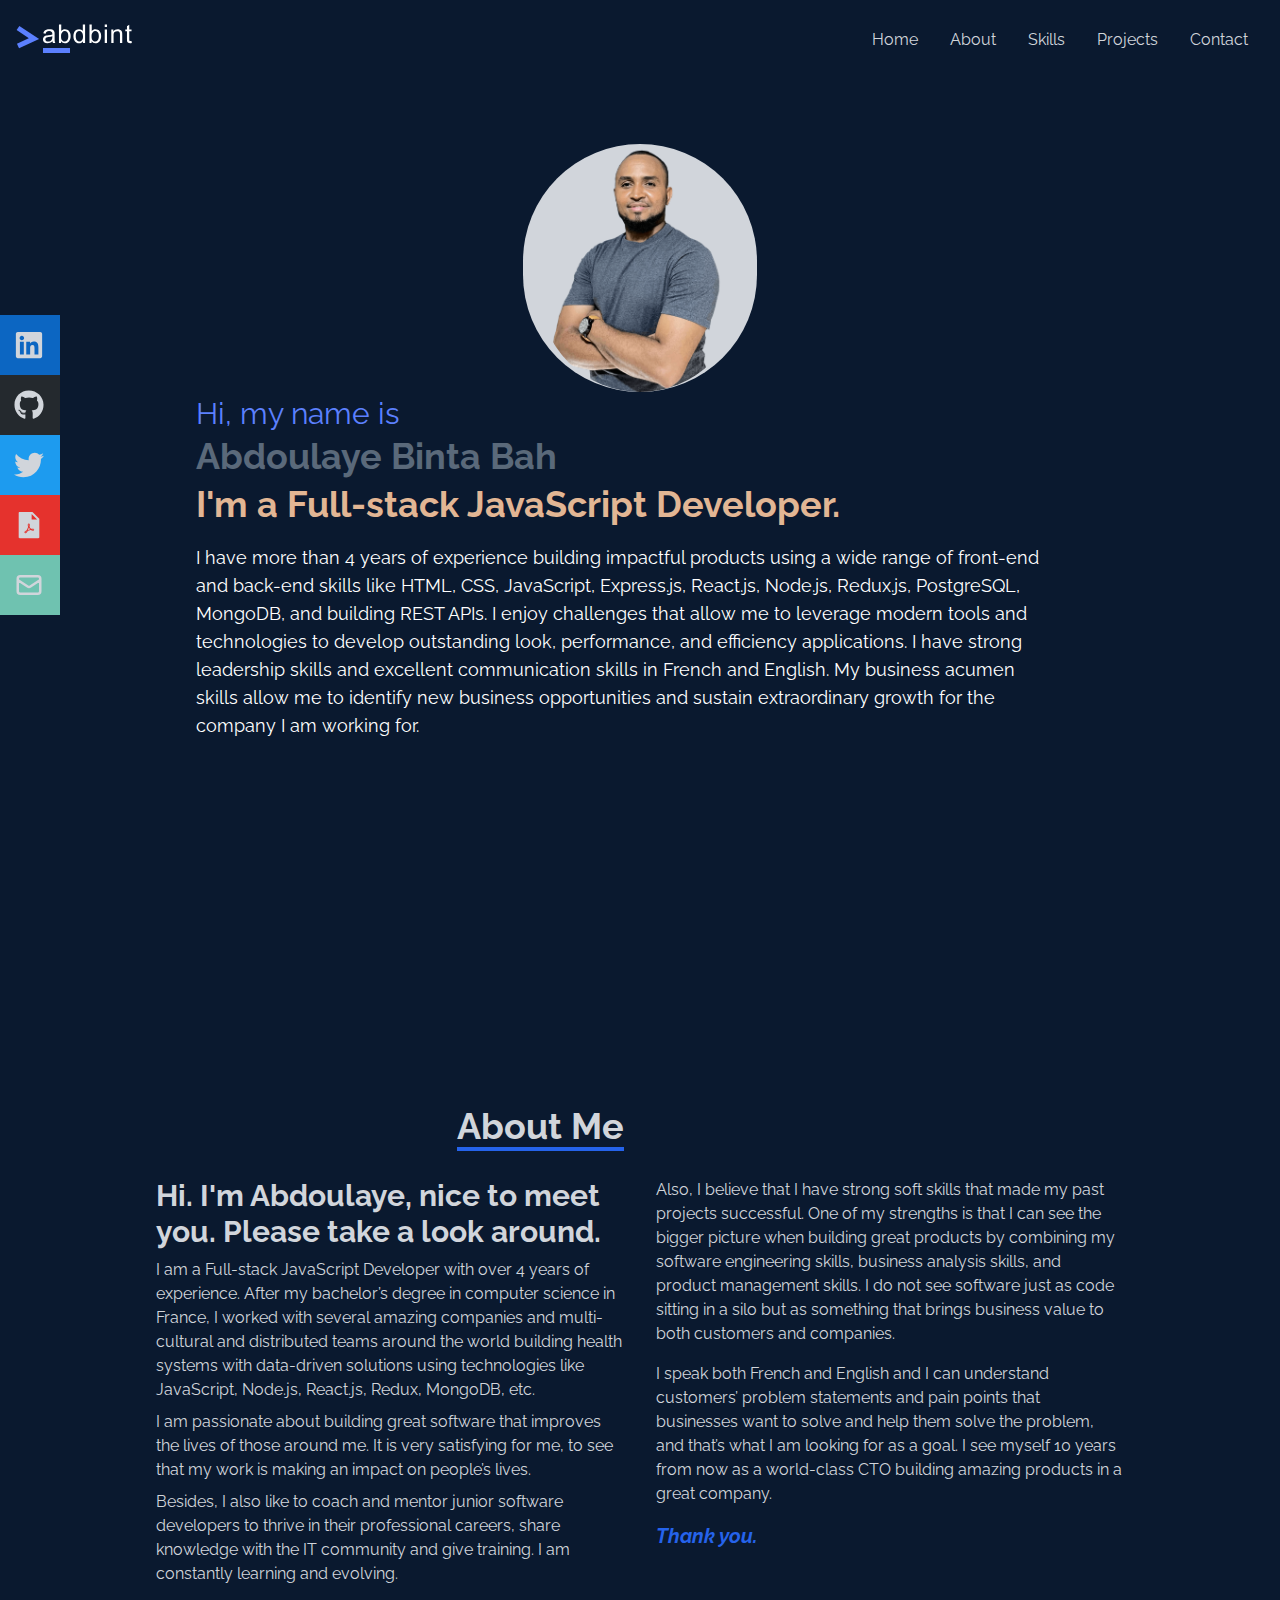
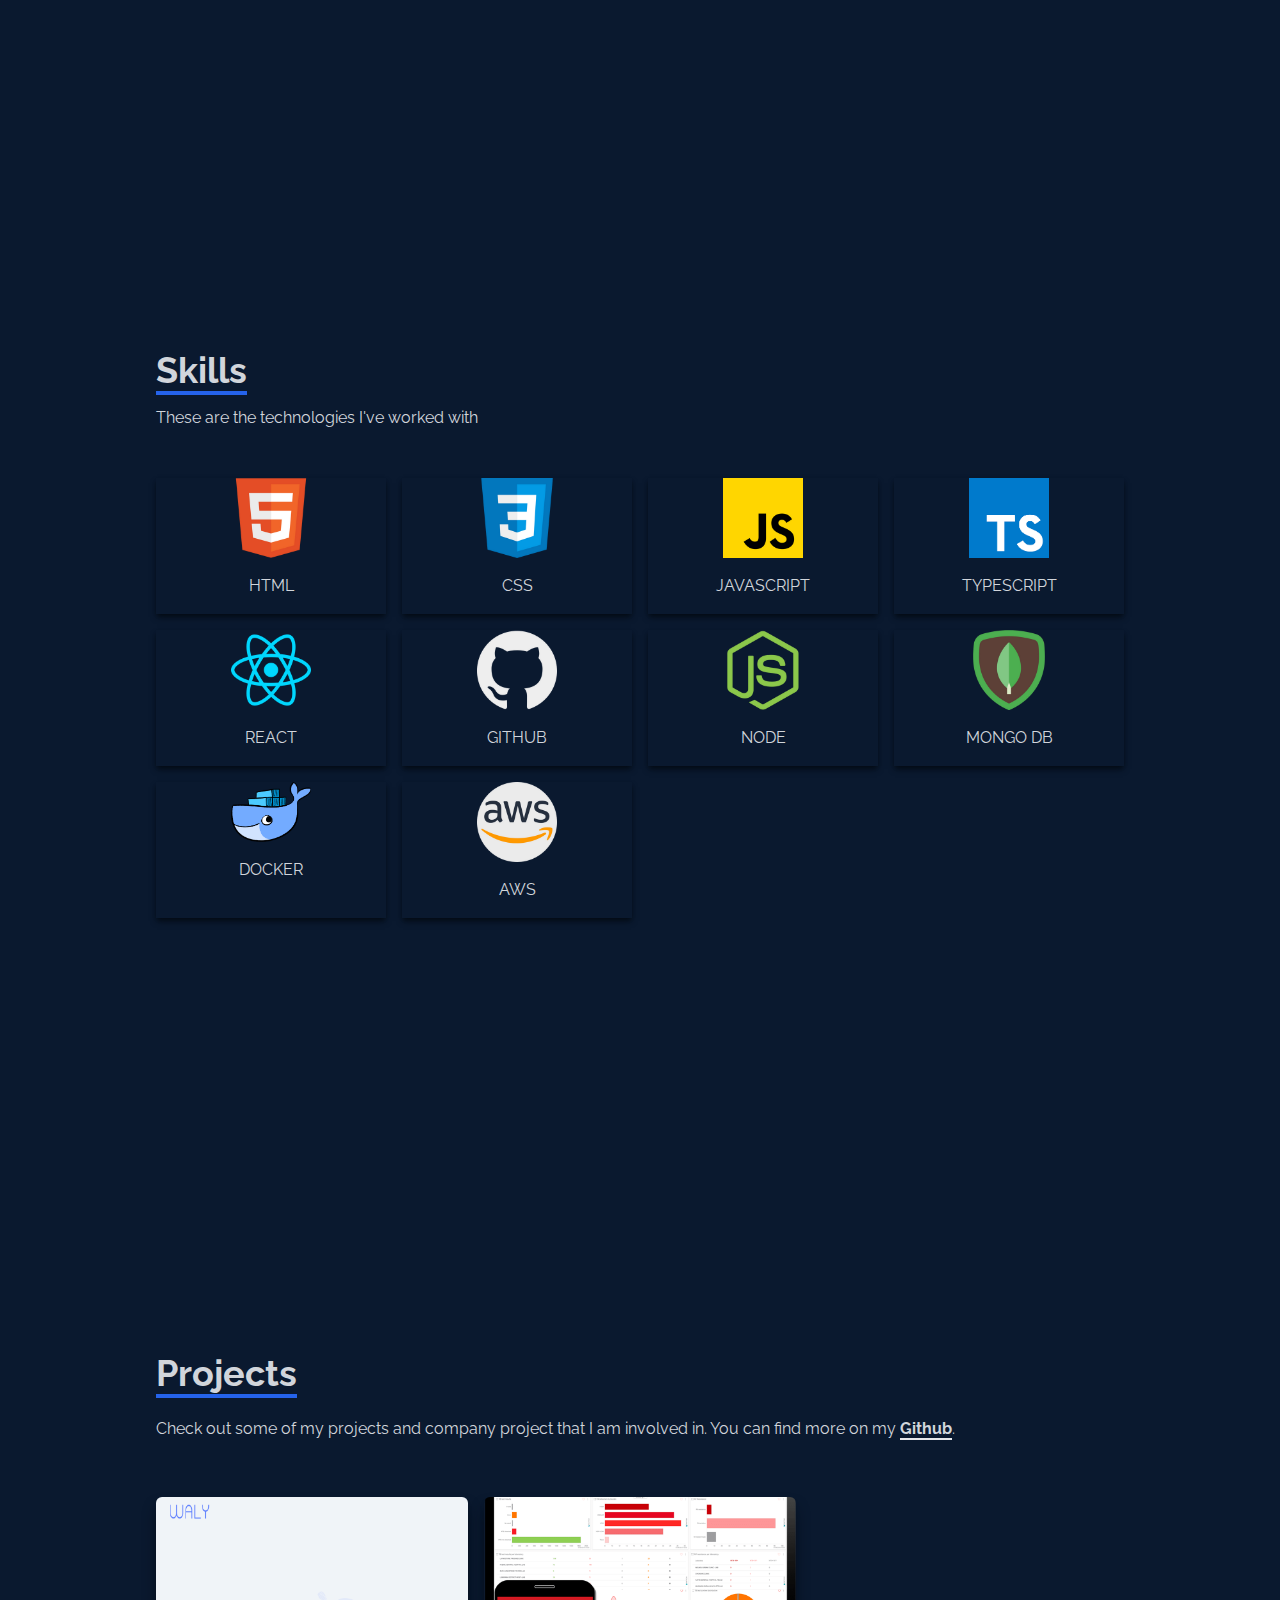
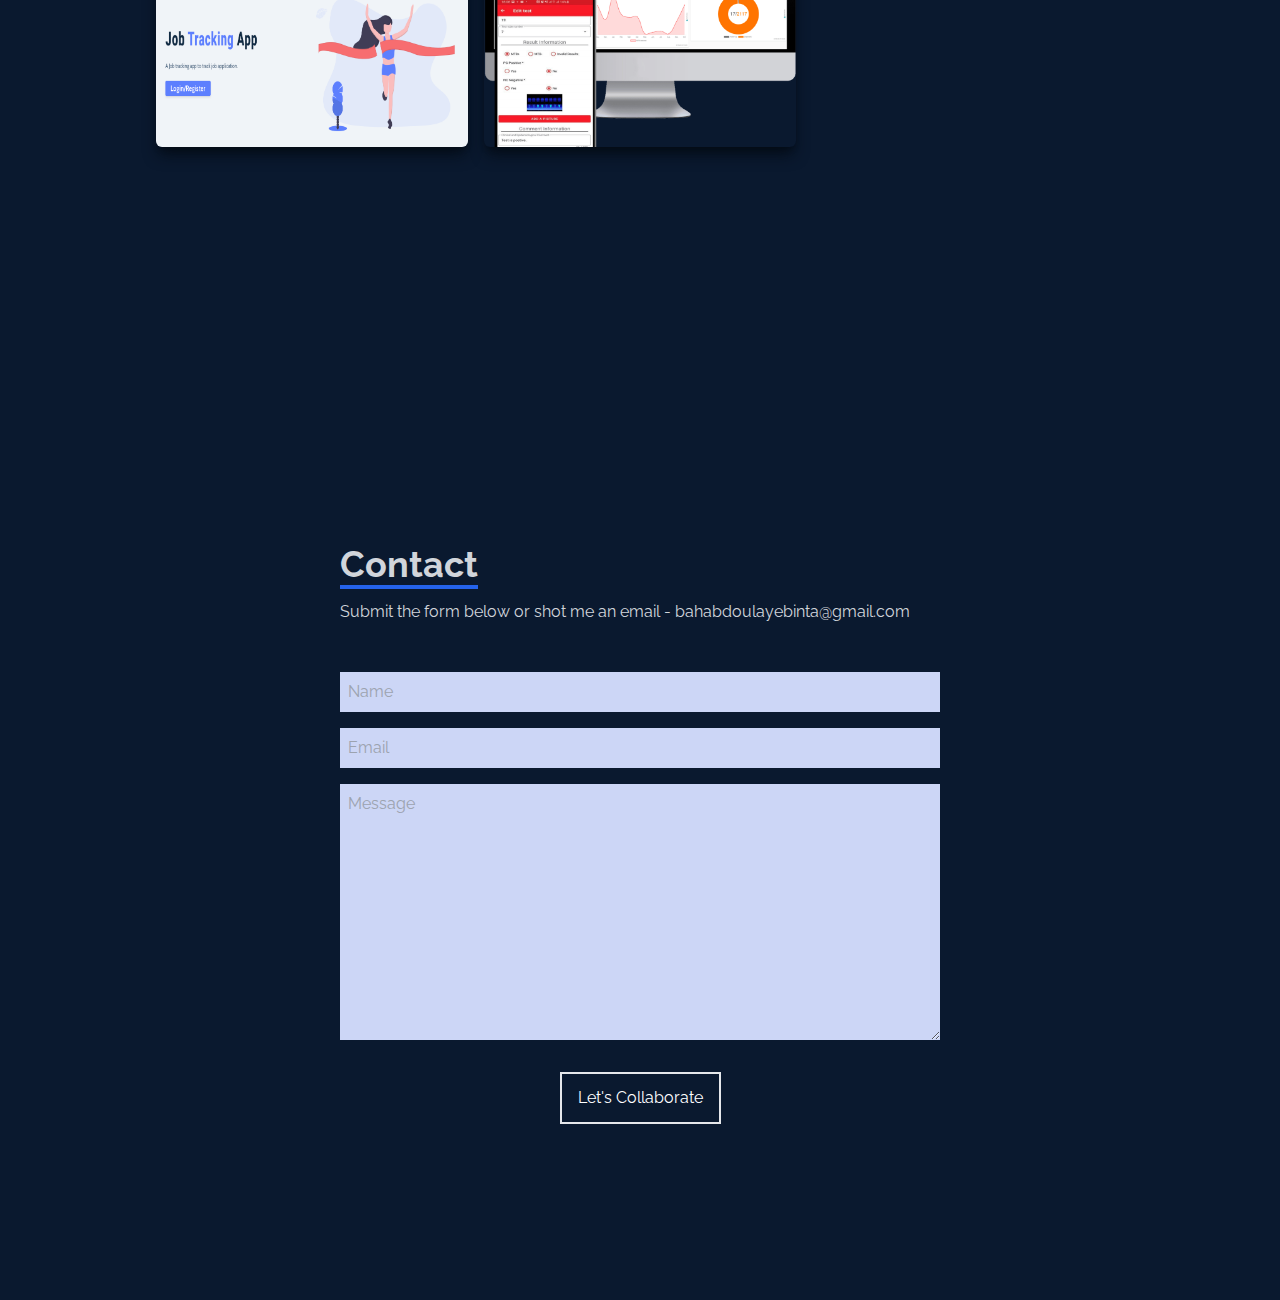
==== commit 075a7e17: "Updates" ====
--- a/index.html
+++ b/index.html
@@ -1 +1 @@
-<!doctype html><html lang="en"><head><meta charset="utf-8"/><link rel="icon" href="/favicon.ico"/><meta name="viewport" content="width=device-width,initial-scale=1"/><meta name="theme-color" content="#000000"/><meta name="description" content="Web site created using create-react-app"/><link rel="apple-touch-icon" href="/logo192.png"/><link rel="manifest" href="/manifest.json"/><title>Abdoulaye Binta Bah</title><script defer="defer" src="/static/js/main.b2ebdaf7.js"></script><link href="/static/css/main.8eaef689.css" rel="stylesheet"></head><body><noscript>You need to enable JavaScript to run this app.</noscript><div id="root"></div></body></html>+<!doctype html><html lang="en"><head><meta charset="utf-8"/><link rel="icon" href="/favicon.ico"/><meta name="viewport" content="width=device-width,initial-scale=1"/><meta name="theme-color" content="#000000"/><meta name="description" content="Web site created using create-react-app"/><link rel="apple-touch-icon" href="/logo192.png"/><link rel="manifest" href="/manifest.json"/><title>Abdoulaye Binta Bah</title><script defer="defer" src="/static/js/main.80865b7f.js"></script><link href="/static/css/main.8eaef689.css" rel="stylesheet"></head><body><noscript>You need to enable JavaScript to run this app.</noscript><div id="root"></div></body></html>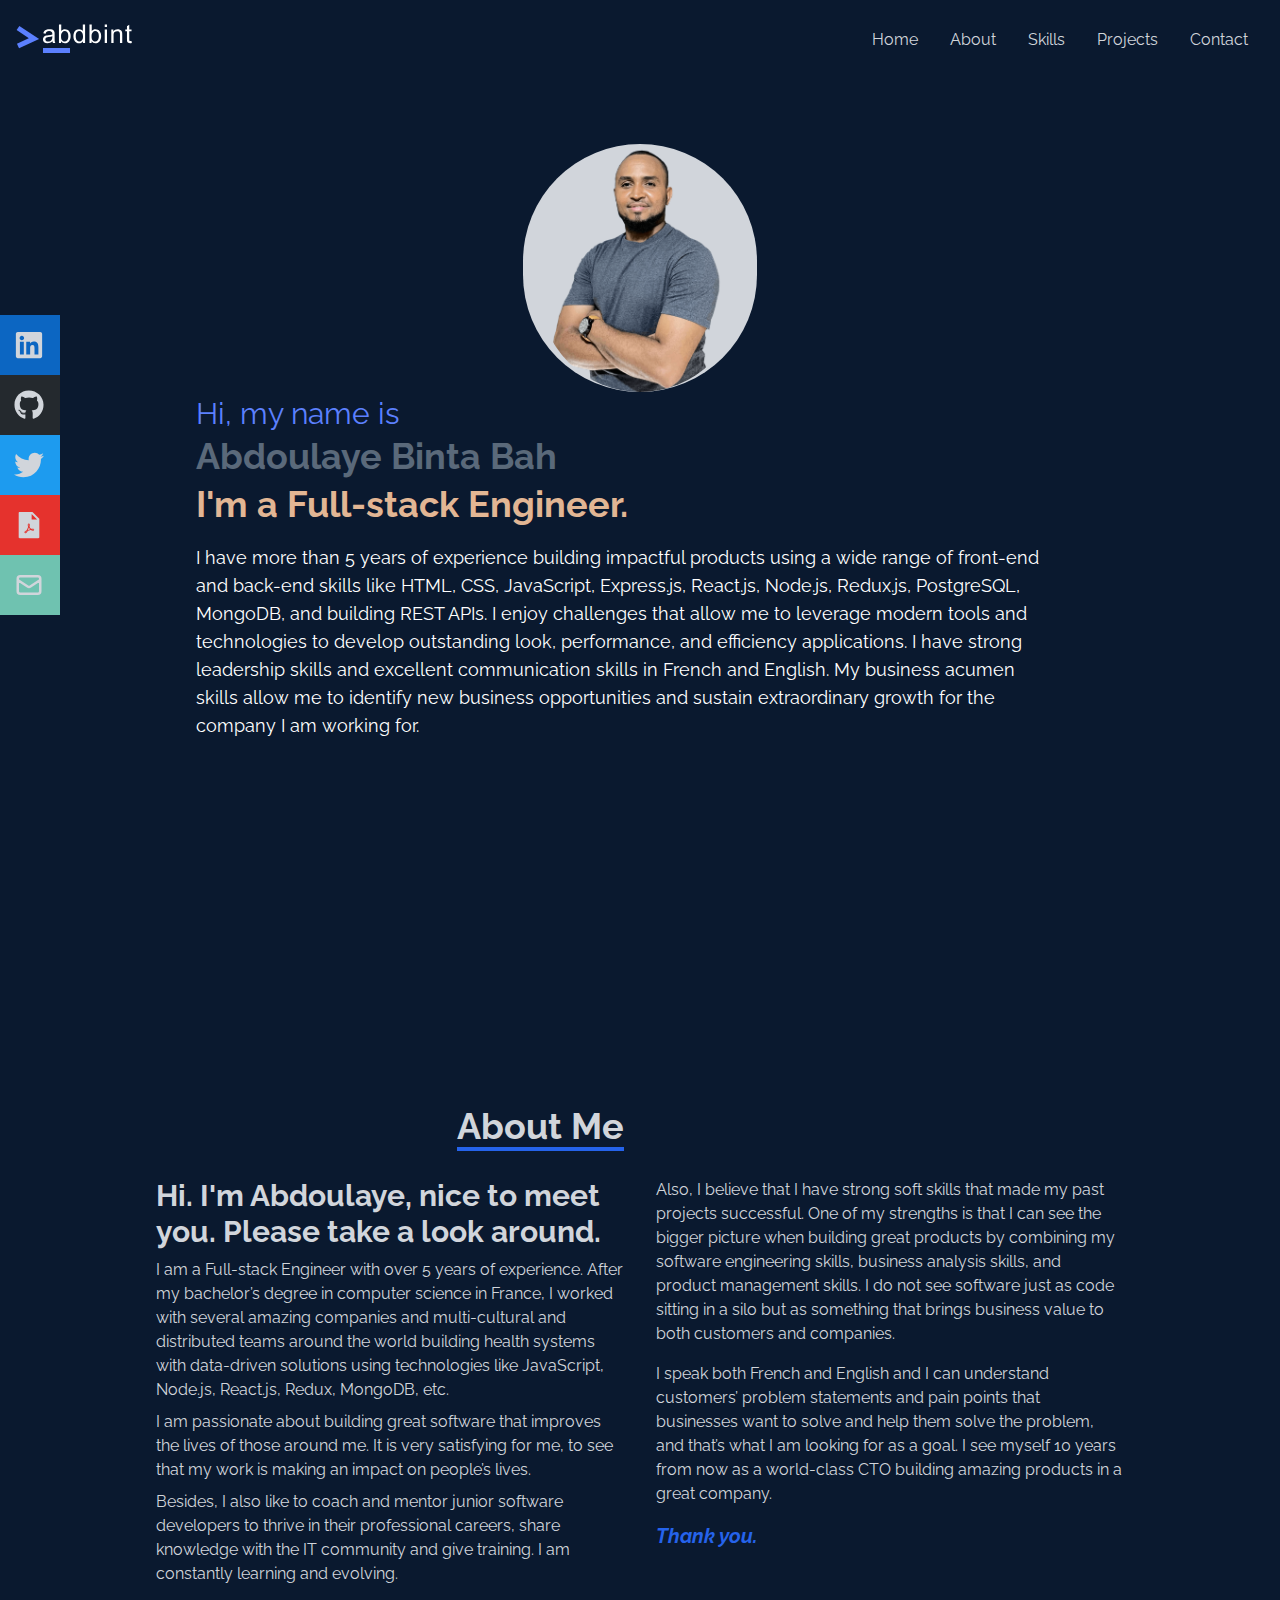
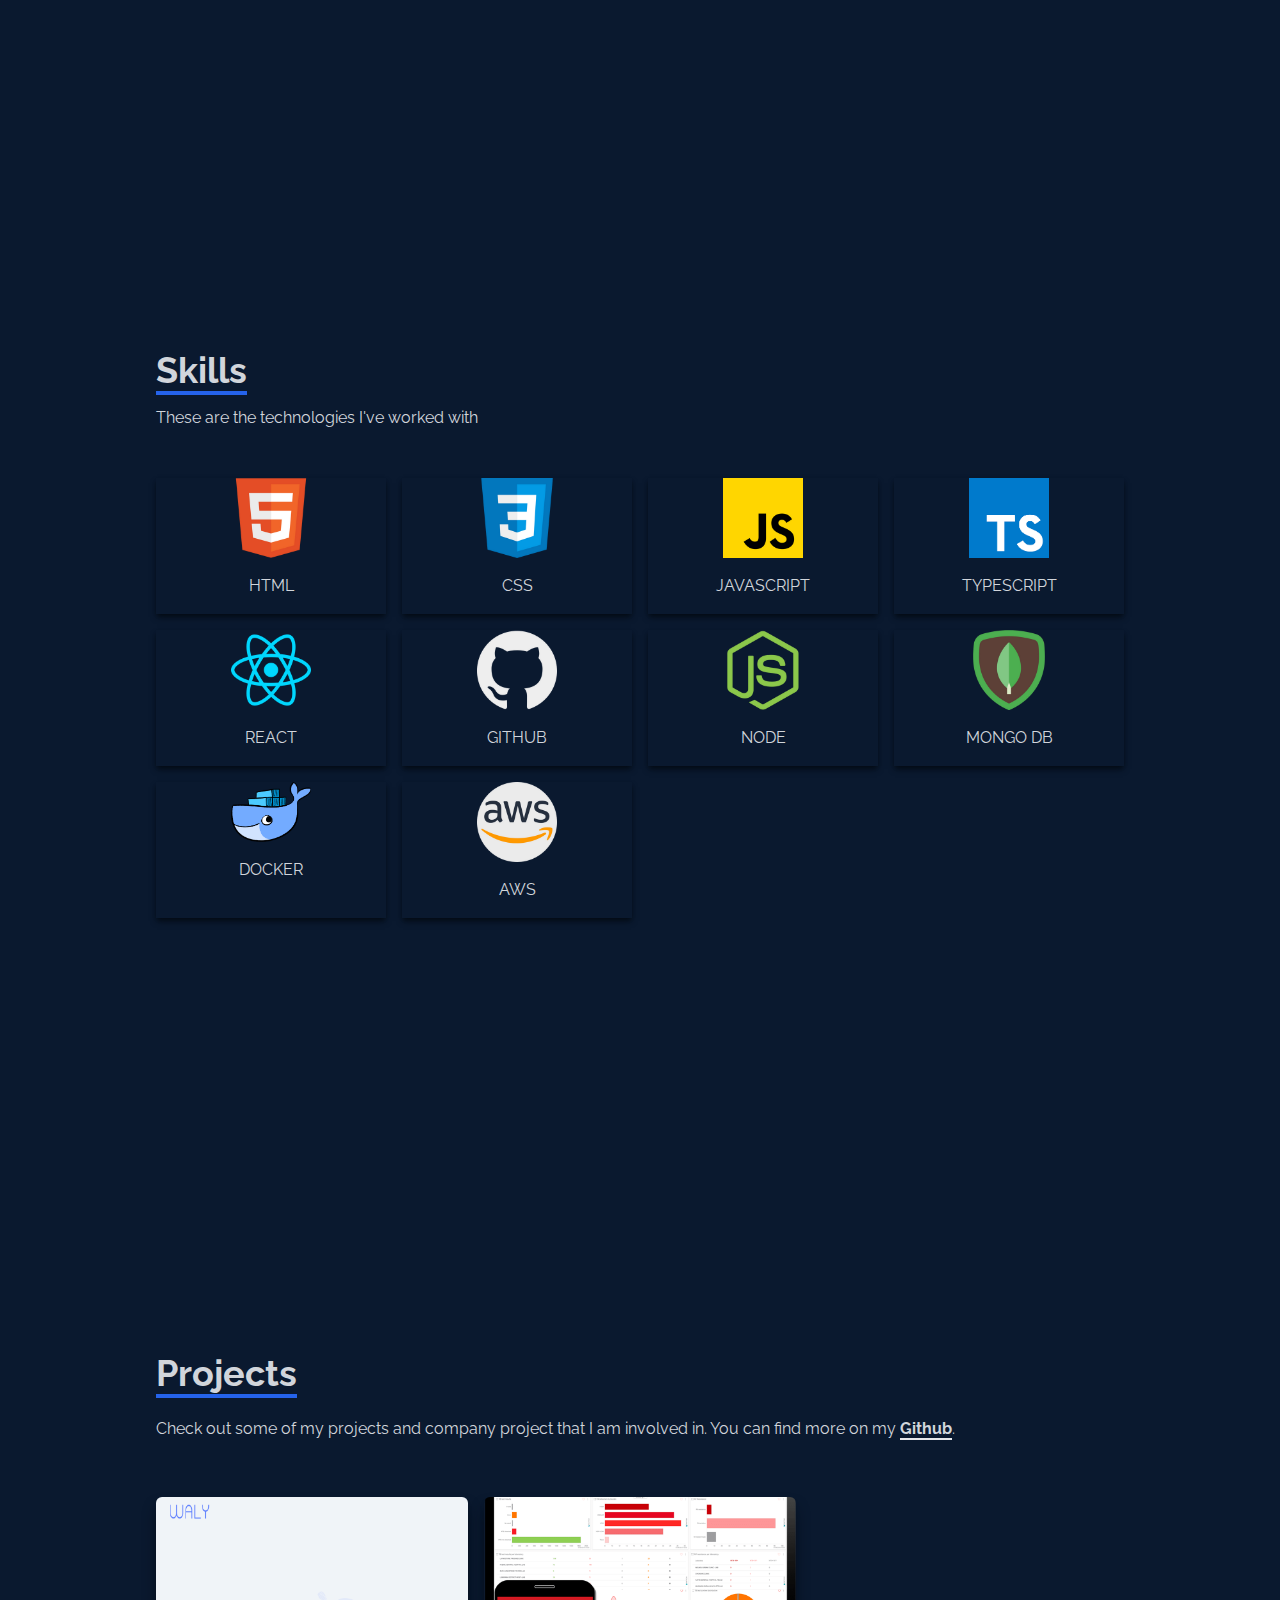
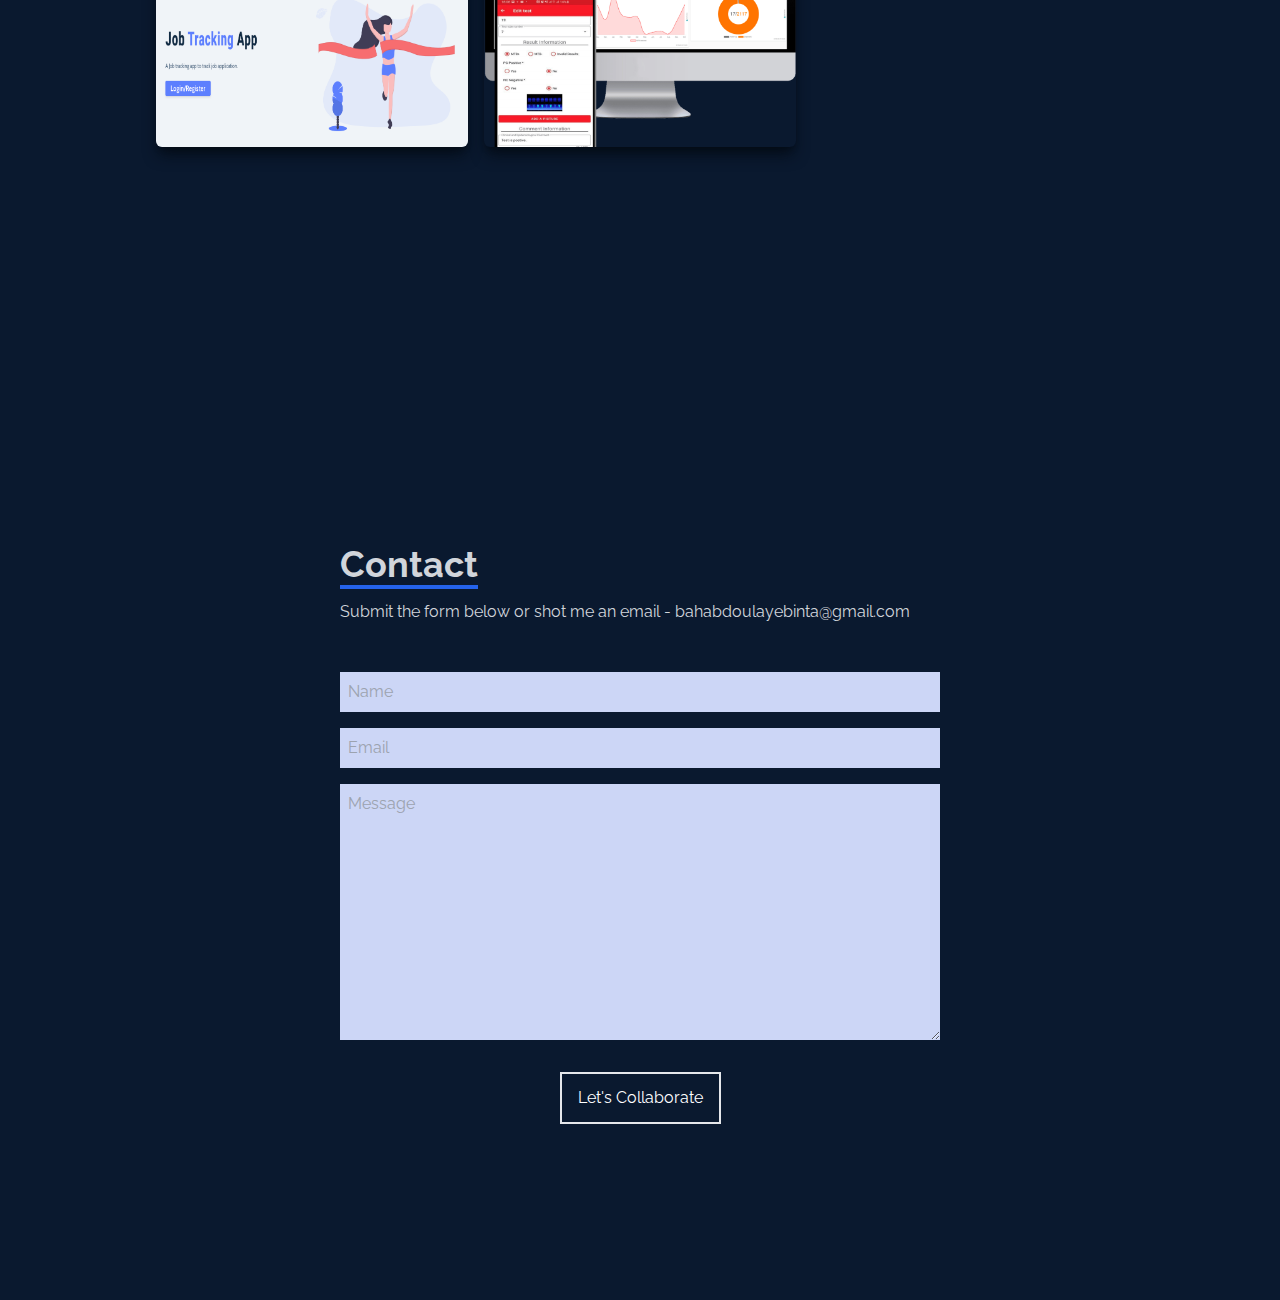
==== commit a160006d: "Updates" ====
--- a/index.html
+++ b/index.html
@@ -1 +1 @@
-<!doctype html><html lang="en"><head><meta charset="utf-8"/><link rel="icon" href="/favicon.ico"/><meta name="viewport" content="width=device-width,initial-scale=1"/><meta name="theme-color" content="#000000"/><meta name="description" content="Web site created using create-react-app"/><link rel="apple-touch-icon" href="/logo192.png"/><link rel="manifest" href="/manifest.json"/><title>Abdoulaye Binta Bah</title><script defer="defer" src="/static/js/main.80865b7f.js"></script><link href="/static/css/main.8eaef689.css" rel="stylesheet"></head><body><noscript>You need to enable JavaScript to run this app.</noscript><div id="root"></div></body></html>+<!doctype html><html lang="en"><head><meta charset="utf-8"/><link rel="icon" href="/favicon.ico"/><meta name="viewport" content="width=device-width,initial-scale=1"/><meta name="theme-color" content="#000000"/><meta name="description" content="Web site created using create-react-app"/><link rel="apple-touch-icon" href="/logo192.png"/><link rel="manifest" href="/manifest.json"/><title>Abdoulaye Binta Bah</title><script defer="defer" src="/static/js/main.1d490ea4.js"></script><link href="/static/css/main.8eaef689.css" rel="stylesheet"></head><body><noscript>You need to enable JavaScript to run this app.</noscript><div id="root"></div></body></html>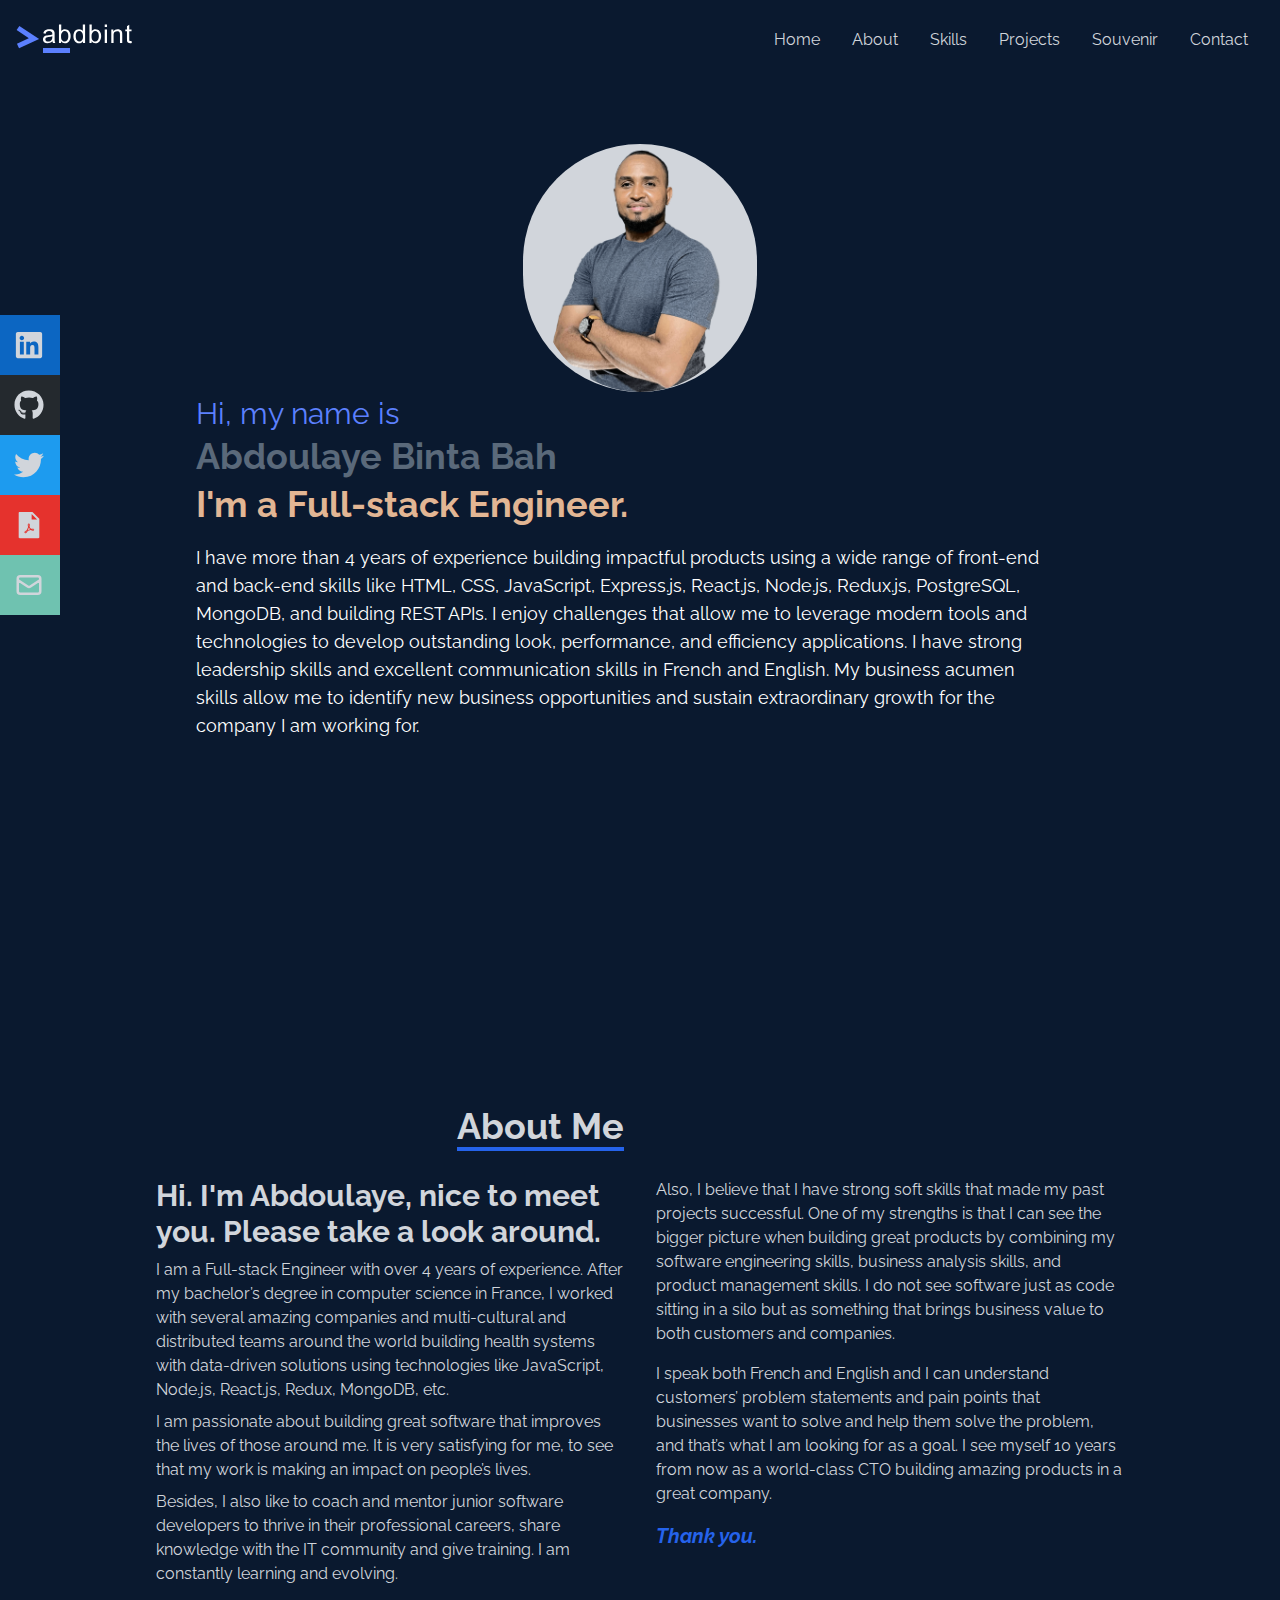
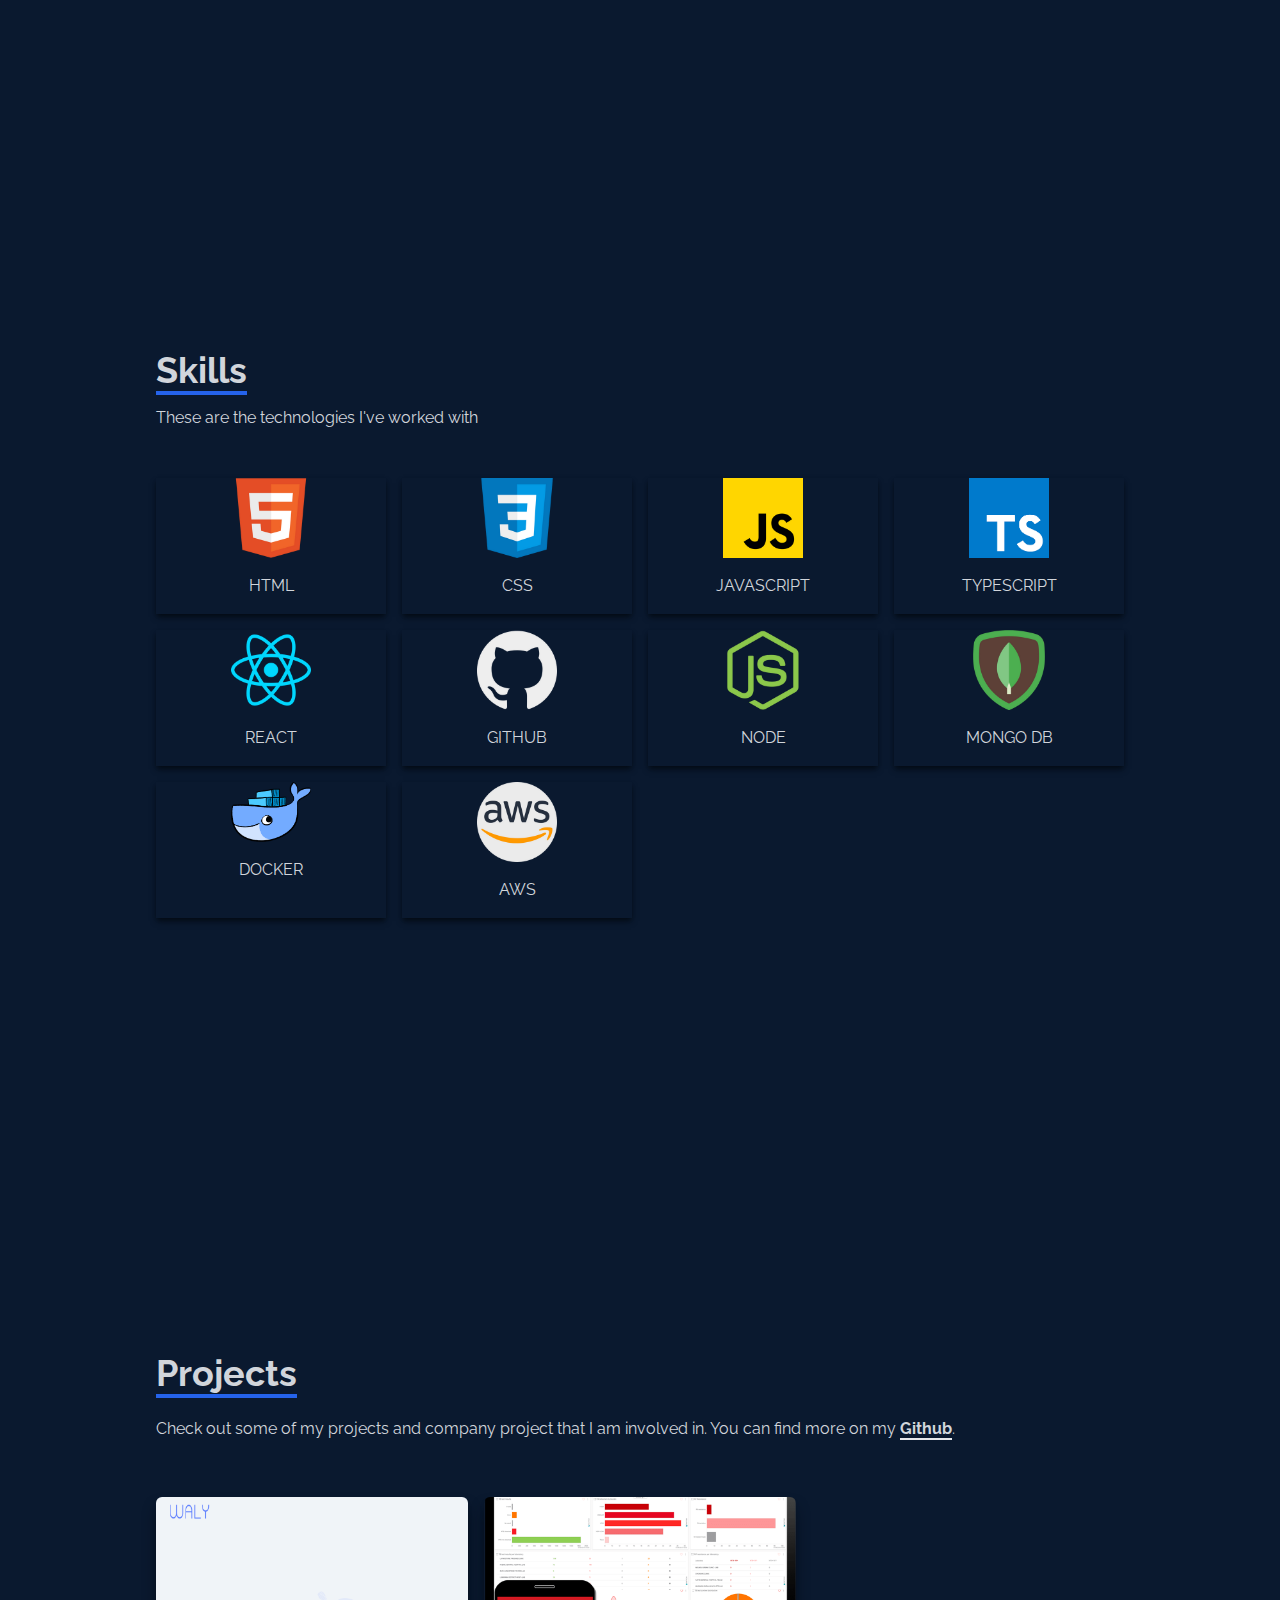
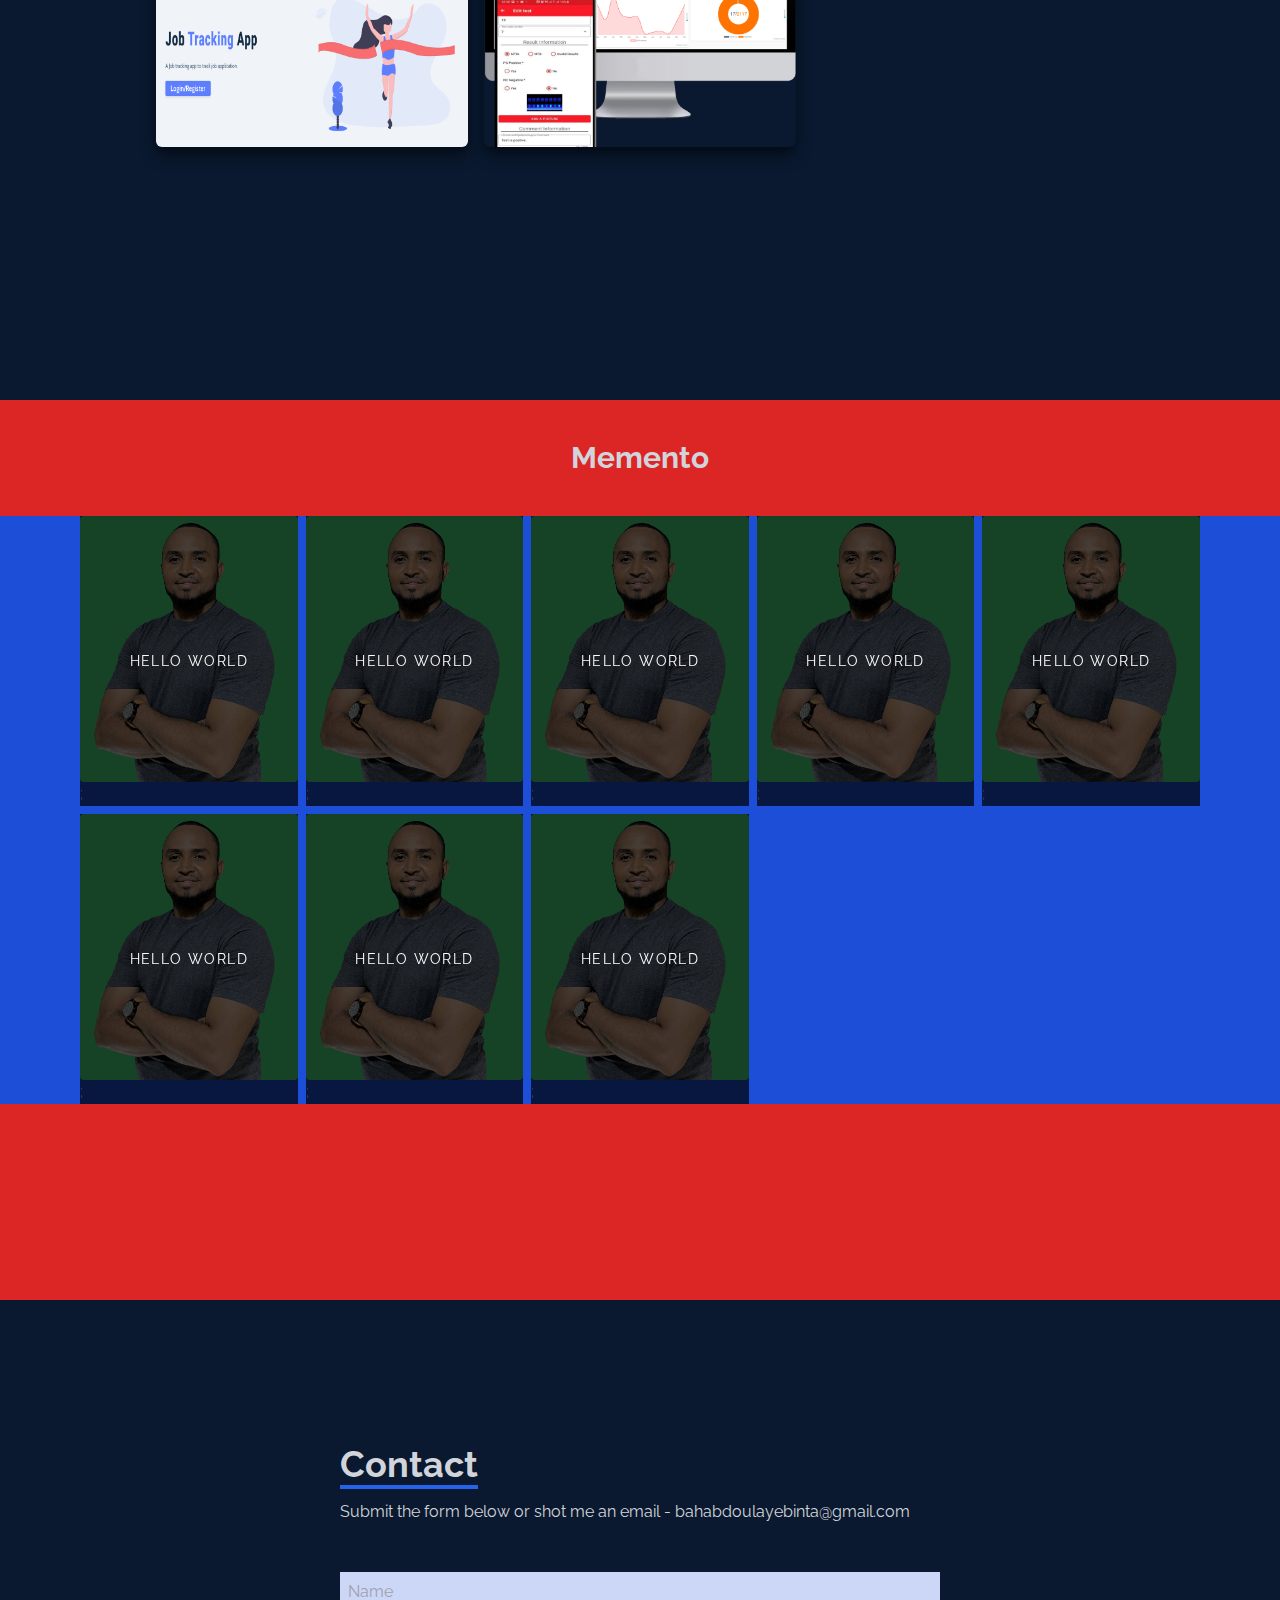
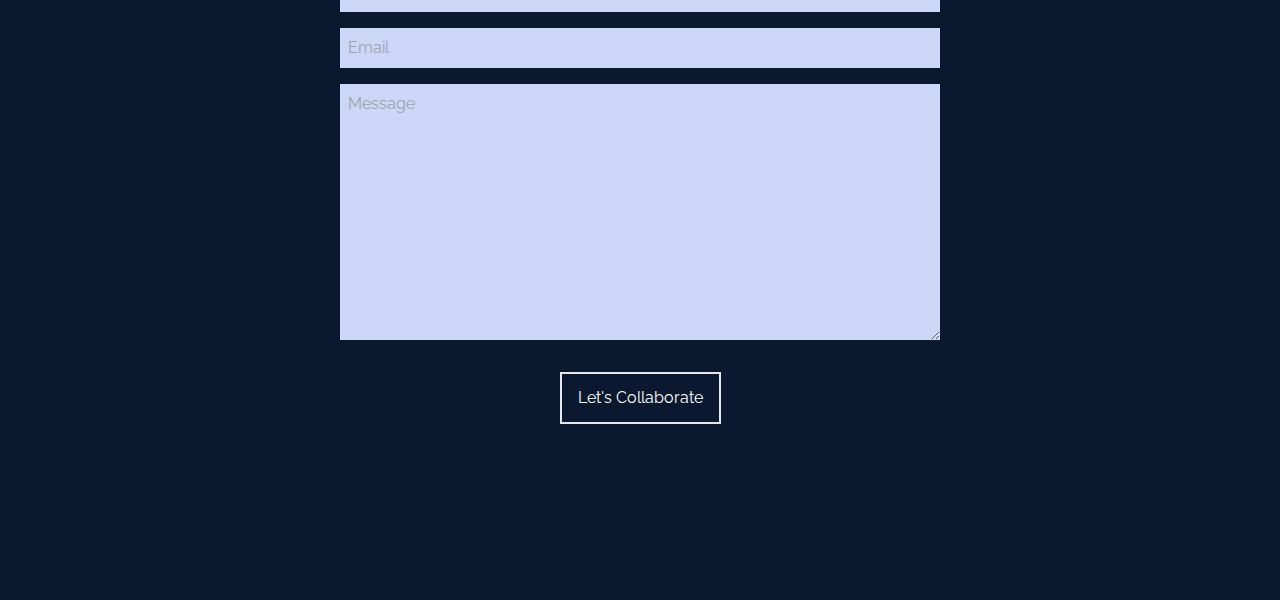
==== commit f43b0212: "Updates" ====
--- a/index.html
+++ b/index.html
@@ -1 +1 @@
-<!doctype html><html lang="en"><head><meta charset="utf-8"/><link rel="icon" href="/favicon.ico"/><meta name="viewport" content="width=device-width,initial-scale=1"/><meta name="theme-color" content="#000000"/><meta name="description" content="Web site created using create-react-app"/><link rel="apple-touch-icon" href="/logo192.png"/><link rel="manifest" href="/manifest.json"/><title>Abdoulaye Binta Bah</title><script defer="defer" src="/static/js/main.1d490ea4.js"></script><link href="/static/css/main.8eaef689.css" rel="stylesheet"></head><body><noscript>You need to enable JavaScript to run this app.</noscript><div id="root"></div></body></html>+<!doctype html><html lang="en"><head><meta charset="utf-8"/><link rel="icon" href="/favicon.ico"/><meta name="viewport" content="width=device-width,initial-scale=1"/><meta name="theme-color" content="#000000"/><meta name="description" content="Web site created using create-react-app"/><link rel="apple-touch-icon" href="/logo192.png"/><link rel="manifest" href="/manifest.json"/><title>Abdoulaye Binta Bah</title><script defer="defer" src="/static/js/main.520d3554.js"></script><link href="/static/css/main.63b3d9d7.css" rel="stylesheet"></head><body><noscript>You need to enable JavaScript to run this app.</noscript><div id="root"></div></body></html>--- a/static/css/main.63b3d9d7.css
+++ b/static/css/main.63b3d9d7.css
@@ -0,0 +1,5 @@
+@import url(https://fonts.googleapis.com/css2?family=Raleway:wght@300;400;500;600;700;800;900&display=swap);
+/*
+! tailwindcss v3.0.24 | MIT License | https://tailwindcss.com
+*/*,:after,:before{border:0 solid #e5e7eb;box-sizing:border-box}:after,:before{--tw-content:""}html{-webkit-text-size-adjust:100%;font-family:ui-sans-serif,system-ui,-apple-system,BlinkMacSystemFont,Segoe UI,Roboto,Helvetica Neue,Arial,Noto Sans,sans-serif,Apple Color Emoji,Segoe UI Emoji,Segoe UI Symbol,Noto Color Emoji;line-height:1.5;tab-size:4}body{line-height:inherit;margin:0}hr{border-top-width:1px;color:inherit;height:0}abbr:where([title]){-webkit-text-decoration:underline dotted;text-decoration:underline dotted}h1,h2,h3,h4,h5,h6{font-size:inherit;font-weight:inherit}a{color:inherit;text-decoration:inherit}b,strong{font-weight:bolder}code,kbd,pre,samp{font-family:ui-monospace,SFMono-Regular,Menlo,Monaco,Consolas,Liberation Mono,Courier New,monospace;font-size:1em}small{font-size:80%}sub,sup{font-size:75%;line-height:0;position:relative;vertical-align:baseline}sub{bottom:-.25em}sup{top:-.5em}table{border-collapse:collapse;border-color:inherit;text-indent:0}button,input,optgroup,select,textarea{color:inherit;font-family:inherit;font-size:100%;line-height:inherit;margin:0;padding:0}button,select{text-transform:none}[type=button],[type=reset],[type=submit],button{-webkit-appearance:button;background-color:transparent;background-image:none}:-moz-focusring{outline:auto}:-moz-ui-invalid{box-shadow:none}progress{vertical-align:baseline}::-webkit-inner-spin-button,::-webkit-outer-spin-button{height:auto}[type=search]{-webkit-appearance:textfield;outline-offset:-2px}::-webkit-search-decoration{-webkit-appearance:none}::-webkit-file-upload-button{-webkit-appearance:button;font:inherit}summary{display:list-item}blockquote,dd,dl,figure,h1,h2,h3,h4,h5,h6,hr,p,pre{margin:0}fieldset{margin:0}fieldset,legend{padding:0}menu,ol,ul{list-style:none;margin:0;padding:0}textarea{resize:vertical}input::-webkit-input-placeholder,textarea::-webkit-input-placeholder{color:#9ca3af;opacity:1}input:-ms-input-placeholder,textarea:-ms-input-placeholder{color:#9ca3af;opacity:1}input::placeholder,textarea::placeholder{color:#9ca3af;opacity:1}[role=button],button{cursor:pointer}:disabled{cursor:default}audio,canvas,embed,iframe,img,object,svg,video{display:block;vertical-align:middle}img,video{height:auto;max-width:100%}[hidden]{display:none}body{font-family:Raleway}li{cursor:pointer;padding-left:1rem;padding-right:1rem}*,:after,:before{--tw-translate-x:0;--tw-translate-y:0;--tw-rotate:0;--tw-skew-x:0;--tw-skew-y:0;--tw-scale-x:1;--tw-scale-y:1;--tw-pan-x: ;--tw-pan-y: ;--tw-pinch-zoom: ;--tw-scroll-snap-strictness:proximity;--tw-ordinal: ;--tw-slashed-zero: ;--tw-numeric-figure: ;--tw-numeric-spacing: ;--tw-numeric-fraction: ;--tw-ring-inset: ;--tw-ring-offset-width:0px;--tw-ring-offset-color:#fff;--tw-ring-color:rgba(59,130,246,.5);--tw-ring-offset-shadow:0 0 #0000;--tw-ring-shadow:0 0 #0000;--tw-shadow:0 0 #0000;--tw-shadow-colored:0 0 #0000;--tw-blur: ;--tw-brightness: ;--tw-contrast: ;--tw-grayscale: ;--tw-hue-rotate: ;--tw-invert: ;--tw-saturate: ;--tw-sepia: ;--tw-drop-shadow: ;--tw-backdrop-blur: ;--tw-backdrop-brightness: ;--tw-backdrop-contrast: ;--tw-backdrop-grayscale: ;--tw-backdrop-hue-rotate: ;--tw-backdrop-invert: ;--tw-backdrop-opacity: ;--tw-backdrop-saturate: ;--tw-backdrop-sepia: }.container{width:100%}@media (min-width:640px){.container{max-width:640px}}@media (min-width:768px){.container{max-width:768px}}@media (min-width:1024px){.container{max-width:1024px}}@media (min-width:1280px){.container{max-width:1280px}}@media (min-width:1536px){.container{max-width:1536px}}.fixed{position:fixed}.absolute{position:absolute}.relative{position:relative}.inset-0{bottom:0;left:0;right:0;top:0}.top-0{top:0}.left-0{left:0}.top-\[35\%\]{top:35%}.z-10{z-index:10}.m-2{margin:.5rem}.my-4{margin-bottom:1rem;margin-top:1rem}.my-8{margin-bottom:2rem;margin-top:2rem}.mx-auto{margin-left:auto;margin-right:auto}.mx-6{margin-left:1.5rem;margin-right:1.5rem}.my-2{margin-bottom:.5rem;margin-top:.5rem}.ml-3{margin-left:.75rem}.ml-\[-100px\]{margin-left:-100px}.inline{display:inline}.flex{display:flex}.grid{display:grid}.hidden{display:none}.h-full{height:100%}.h-screen{height:100vh}.h-auto{height:auto}.h-\[80px\]{height:80px}.h-\[60px\]{height:60px}.w-full{width:100%}.w-4\/12{width:33.333333%}.w-\[160px\]{width:160px}.w-20{width:5rem}.max-w-\[1000px\]{max-width:1000px}.max-w-\[600px\]{max-width:600px}.max-w-full{max-width:100%}.max-w-\[850px\]{max-width:850px}.cursor-pointer{cursor:pointer}.grid-cols-2{grid-template-columns:repeat(2,minmax(0,1fr))}.flex-col{flex-direction:column}.flex-wrap{flex-wrap:wrap}.items-center{align-items:center}.justify-center{justify-content:center}.justify-between{justify-content:space-between}.gap-8{gap:2rem}.gap-2{gap:.5rem}.gap-4{gap:1rem}.self-center{align-self:center}.rounded{border-radius:.25rem}.rounded-md{border-radius:.375rem}.rounded-lg{border-radius:.5rem}.rounded-full{border-radius:9999px}.border-2{border-width:2px}.border-b-4{border-bottom-width:4px}.border-b-2{border-bottom-width:2px}.border-none{border-style:none}.border-blue-600{--tw-border-opacity:1;border-color:rgb(37 99 235/var(--tw-border-opacity))}.bg-\[\#0a192f\]{--tw-bg-opacity:1;background-color:rgb(10 25 47/var(--tw-bg-opacity))}.bg-\[\#ccd6f6\]{--tw-bg-opacity:1;background-color:rgb(204 214 246/var(--tw-bg-opacity))}.bg-blue-700{--tw-bg-opacity:1;background-color:rgb(29 78 216/var(--tw-bg-opacity))}.bg-black{--tw-bg-opacity:1;background-color:rgb(0 0 0/var(--tw-bg-opacity))}.bg-green-400{--tw-bg-opacity:1;background-color:rgb(74 222 128/var(--tw-bg-opacity))}.bg-white{--tw-bg-opacity:1;background-color:rgb(255 255 255/var(--tw-bg-opacity))}.bg-gray-300{--tw-bg-opacity:1;background-color:rgb(209 213 219/var(--tw-bg-opacity))}.bg-\[\#0C66C2\]{--tw-bg-opacity:1;background-color:rgb(12 102 194/var(--tw-bg-opacity))}.bg-\[\#24292E\]{--tw-bg-opacity:1;background-color:rgb(36 41 46/var(--tw-bg-opacity))}.bg-\[\#333333\]{--tw-bg-opacity:1;background-color:rgb(51 51 51/var(--tw-bg-opacity))}.bg-\[\#b61515\]{--tw-bg-opacity:1;background-color:rgb(182 21 21/var(--tw-bg-opacity))}.bg-\[\#1D9BEF\]{--tw-bg-opacity:1;background-color:rgb(29 155 239/var(--tw-bg-opacity))}.bg-\[\#E5322D\]{--tw-bg-opacity:1;background-color:rgb(229 50 45/var(--tw-bg-opacity))}.bg-\[\#6fc2b0\]{--tw-bg-opacity:1;background-color:rgb(111 194 176/var(--tw-bg-opacity))}.bg-red-600{--tw-bg-opacity:1;background-color:rgb(220 38 38/var(--tw-bg-opacity))}.object-cover{object-fit:cover}.object-center{object-position:center}.p-4{padding:1rem}.p-2{padding:.5rem}.py-20{padding-bottom:5rem;padding-top:5rem}.px-4{padding-left:1rem;padding-right:1rem}.py-2{padding-bottom:.5rem;padding-top:.5rem}.py-4{padding-bottom:1rem;padding-top:1rem}.py-3{padding-bottom:.75rem;padding-top:.75rem}.px-20{padding-left:5rem;padding-right:5rem}.px-2{padding-left:.5rem;padding-right:.5rem}.py-1{padding-bottom:.25rem;padding-top:.25rem}.px-6{padding-left:1.5rem;padding-right:1.5rem}.py-6{padding-bottom:1.5rem;padding-top:1.5rem}.py-8{padding-bottom:2rem;padding-top:2rem}.py-10{padding-bottom:2.5rem;padding-top:2.5rem}.pb-8{padding-bottom:2rem}.pl-4{padding-left:1rem}.pb-2{padding-bottom:.5rem}.pt-8{padding-top:2rem}.pt-1{padding-top:.25rem}.text-center{text-align:center}.align-middle{vertical-align:middle}.text-3xl{font-size:1.875rem;line-height:2.25rem}.text-xl{font-size:1.25rem;line-height:1.75rem}.text-4xl{font-size:2.25rem;line-height:2.5rem}.text-sm{font-size:.875rem;line-height:1.25rem}.text-lg{font-size:1.125rem;line-height:1.75rem}.font-bold{font-weight:700}.uppercase{text-transform:uppercase}.italic{font-style:italic}.tracking-widest{letter-spacing:.1em}.tracking-wider{letter-spacing:.05em}.text-gray-300{--tw-text-opacity:1;color:rgb(209 213 219/var(--tw-text-opacity))}.text-blue-600{--tw-text-opacity:1;color:rgb(37 99 235/var(--tw-text-opacity))}.text-white{--tw-text-opacity:1;color:rgb(255 255 255/var(--tw-text-opacity))}.text-gray-700{--tw-text-opacity:1;color:rgb(55 65 81/var(--tw-text-opacity))}.text-\[\#5C80FE\]{--tw-text-opacity:1;color:rgb(92 128 254/var(--tw-text-opacity))}.text-\[\#5A697A\]{--tw-text-opacity:1;color:rgb(90 105 122/var(--tw-text-opacity))}.text-\[\#E2B694\]{--tw-text-opacity:1;color:rgb(226 182 148/var(--tw-text-opacity))}.opacity-70{opacity:.7}.opacity-0{opacity:0}.shadow-lg{--tw-shadow:0 10px 15px -3px rgba(0,0,0,.1),0 4px 6px -4px rgba(0,0,0,.1);--tw-shadow-colored:0 10px 15px -3px var(--tw-shadow-color),0 4px 6px -4px var(--tw-shadow-color)}.shadow-lg,.shadow-md{box-shadow:0 0 #0000,0 0 #0000,var(--tw-shadow);box-shadow:var(--tw-ring-offset-shadow,0 0 #0000),var(--tw-ring-shadow,0 0 #0000),var(--tw-shadow)}.shadow-md{--tw-shadow:0 4px 6px -1px rgba(0,0,0,.1),0 2px 4px -2px rgba(0,0,0,.1);--tw-shadow-colored:0 4px 6px -1px var(--tw-shadow-color),0 2px 4px -2px var(--tw-shadow-color)}.shadow-\[\#040c16\]{--tw-shadow-color:#040c16;--tw-shadow:var(--tw-shadow-colored)}.transition{transition-duration:.15s;transition-property:color,background-color,border-color,fill,stroke,opacity,box-shadow,-webkit-text-decoration-color,-webkit-transform,-webkit-filter,-webkit-backdrop-filter;transition-property:color,background-color,border-color,text-decoration-color,fill,stroke,opacity,box-shadow,transform,filter,backdrop-filter;transition-property:color,background-color,border-color,text-decoration-color,fill,stroke,opacity,box-shadow,transform,filter,backdrop-filter,-webkit-text-decoration-color,-webkit-transform,-webkit-filter,-webkit-backdrop-filter;transition-timing-function:cubic-bezier(.4,0,.2,1)}.duration-200{transition-duration:.2s}.duration-300{transition-duration:.3s}.duration-500{transition-duration:.5s}.ease-in{transition-timing-function:cubic-bezier(.4,0,1,1)}.content-div{background-position:50%;background-repeat:no-repeat;background-size:cover;height:250px}.content-div:hover{background-image:linear-gradient(90deg,rgba(112,157,225,.8),rgba(87,82,229,.8))!important}.hover\:ml-\[-10px\]:hover{margin-left:-10px}.hover\:scale-110:hover{--tw-scale-x:1.1;--tw-scale-y:1.1;-webkit-transform:translate(var(--tw-translate-x),var(--tw-translate-y)) rotate(var(--tw-rotate)) skewX(var(--tw-skew-x)) skewY(var(--tw-skew-y)) scaleX(var(--tw-scale-x)) scaleY(var(--tw-scale-y));transform:translate(var(--tw-translate-x),var(--tw-translate-y)) rotate(var(--tw-rotate)) skewX(var(--tw-skew-x)) skewY(var(--tw-skew-y)) scaleX(var(--tw-scale-x)) scaleY(var(--tw-scale-y))}.hover\:border-b-4:hover{border-bottom-width:4px}.hover\:border-blue-600:hover{--tw-border-opacity:1;border-color:rgb(37 99 235/var(--tw-border-opacity))}.hover\:bg-blue-600:hover{--tw-bg-opacity:1;background-color:rgb(37 99 235/var(--tw-bg-opacity))}.hover\:bg-blue-500:hover{--tw-bg-opacity:1;background-color:rgb(59 130 246/var(--tw-bg-opacity))}.hover\:opacity-0:hover{opacity:0}.group:hover .group-hover\:rotate-90{--tw-rotate:90deg;-webkit-transform:translate(var(--tw-translate-x),var(--tw-translate-y)) rotate(var(--tw-rotate)) skewX(var(--tw-skew-x)) skewY(var(--tw-skew-y)) scaleX(var(--tw-scale-x)) scaleY(var(--tw-scale-y));transform:translate(var(--tw-translate-x),var(--tw-translate-y)) rotate(var(--tw-rotate)) skewX(var(--tw-skew-x)) skewY(var(--tw-skew-y)) scaleX(var(--tw-scale-x)) scaleY(var(--tw-scale-y))}.group:hover .group-hover\:opacity-100{opacity:1}@media (min-width:640px){.sm\:h-screen{height:100vh}.sm\:h-full{height:100%}.sm\:w-1\/4{width:25%}.sm\:grid-cols-2{grid-template-columns:repeat(2,minmax(0,1fr))}.sm\:grid-cols-3{grid-template-columns:repeat(3,minmax(0,1fr))}.sm\:grid-cols-4{grid-template-columns:repeat(4,minmax(0,1fr))}.sm\:px-8{padding-left:2rem;padding-right:2rem}.sm\:py-4{padding-bottom:1rem;padding-top:1rem}.sm\:text-left{text-align:left}.sm\:text-right{text-align:right}.sm\:text-4xl{font-size:2.25rem;line-height:2.5rem}.sm\:text-3xl{font-size:1.875rem;line-height:2.25rem}.sm\:text-lg{font-size:1.125rem;line-height:1.75rem}}@media (min-width:768px){.md\:flex{display:flex}.md\:hidden{display:none}.md\:grid-cols-4{grid-template-columns:repeat(4,minmax(0,1fr))}.md\:grid-cols-3{grid-template-columns:repeat(3,minmax(0,1fr))}.md\:text-4xl{font-size:2.25rem;line-height:2.5rem}}@media (min-width:1024px){.lg\:flex{display:flex}.lg\:grid-cols-5{grid-template-columns:repeat(5,minmax(0,1fr))}}
+/*# sourceMappingURL=main.63b3d9d7.css.map*/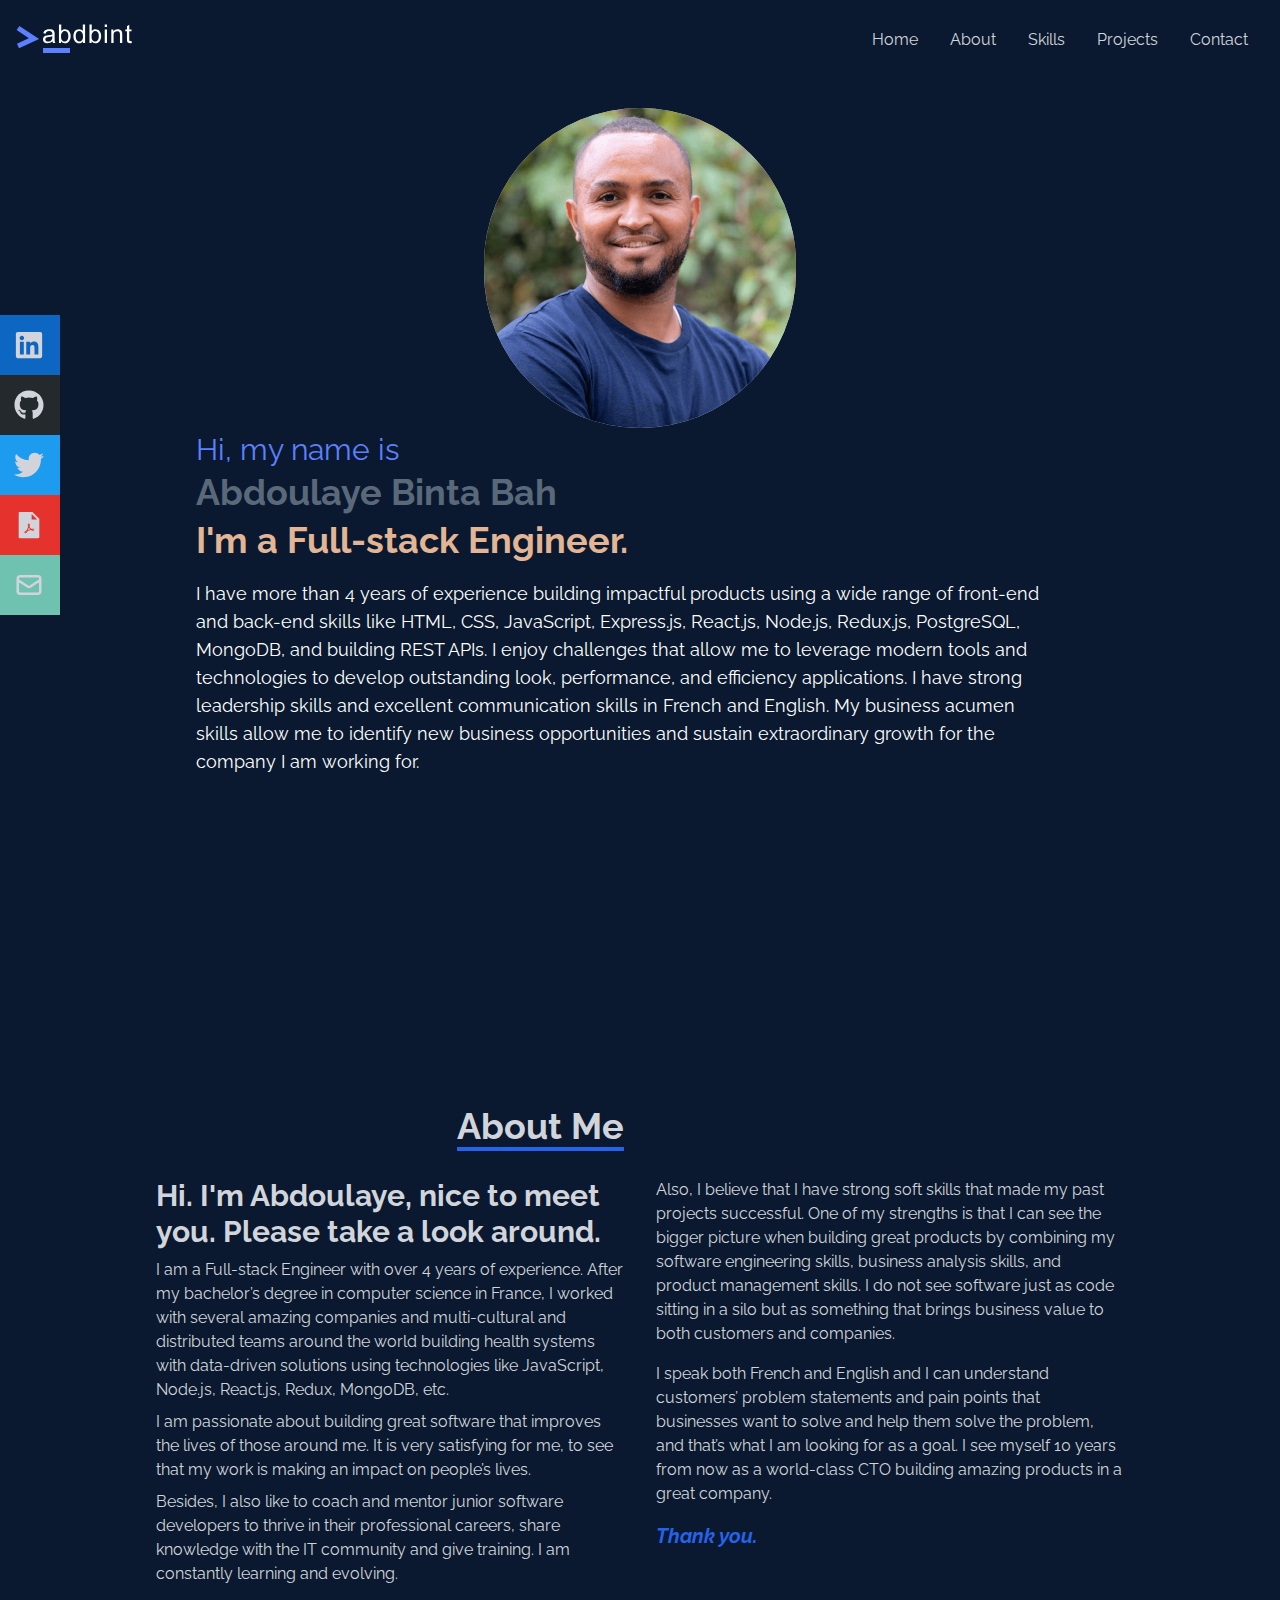
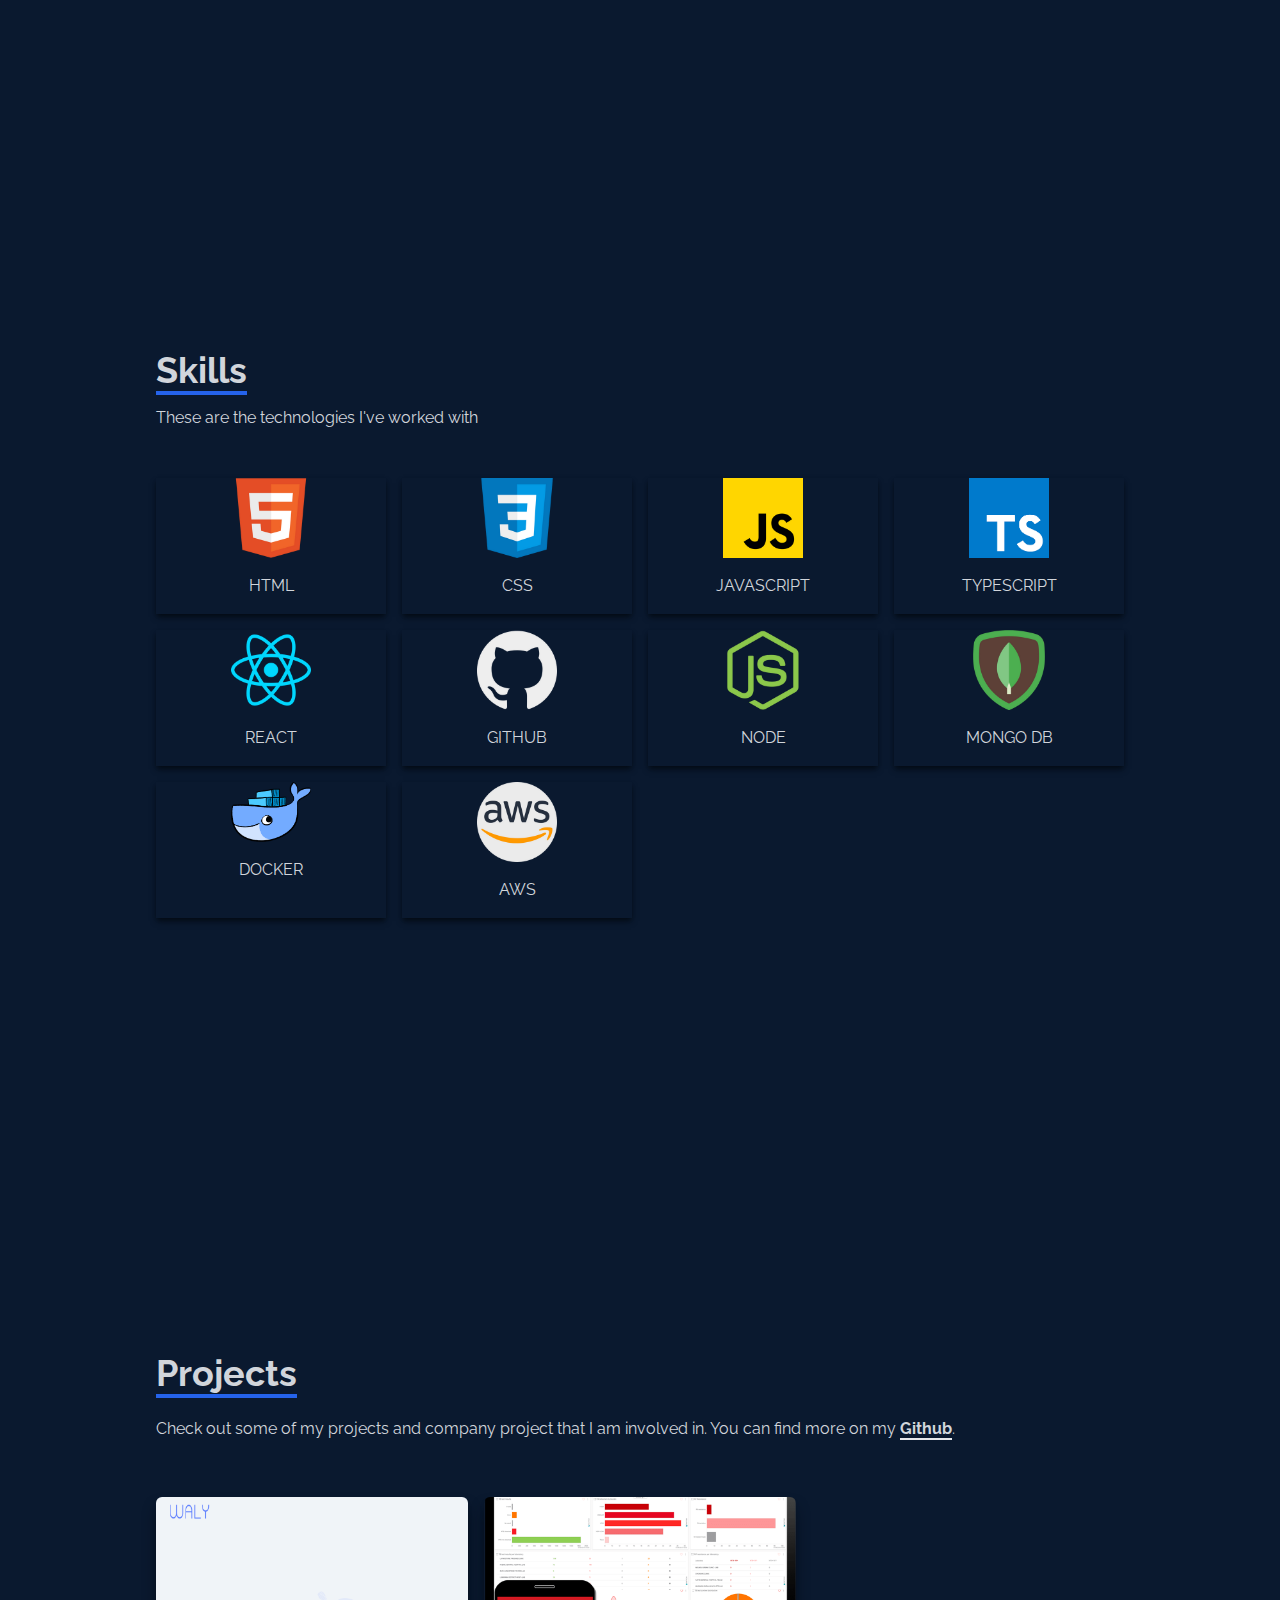
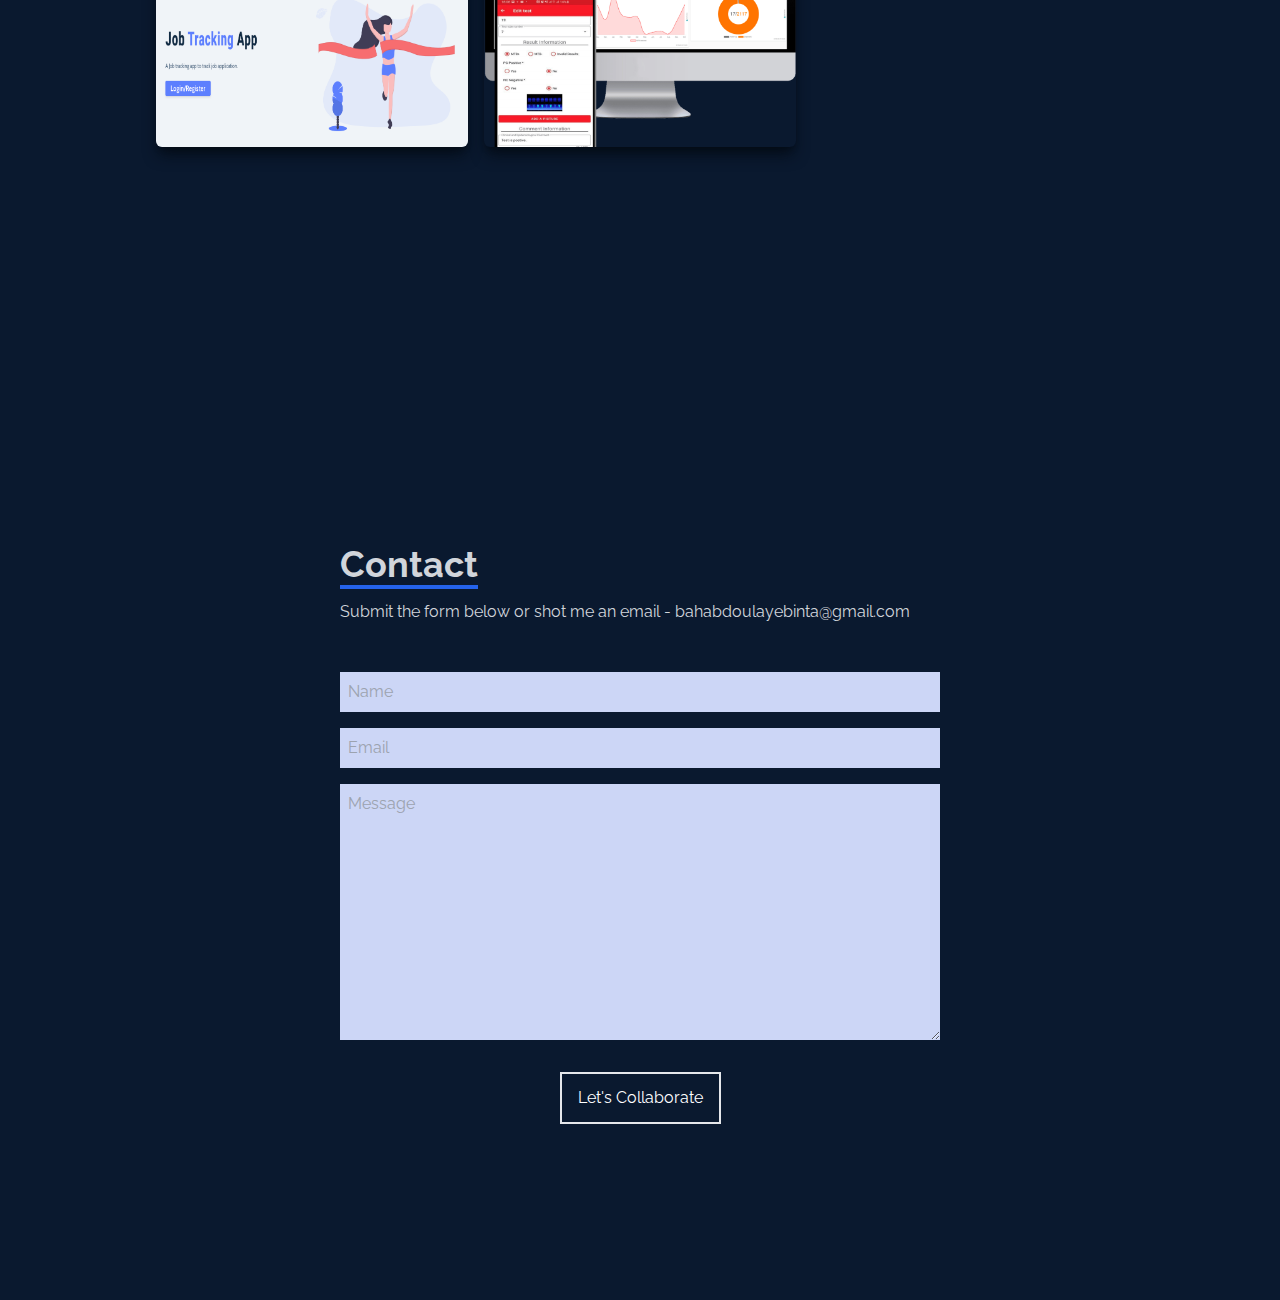
==== commit 014e688e: "Updates" ====
--- a/index.html
+++ b/index.html
@@ -1 +1 @@
-<!doctype html><html lang="en"><head><meta charset="utf-8"/><link rel="icon" href="/favicon.ico"/><meta name="viewport" content="width=device-width,initial-scale=1"/><meta name="theme-color" content="#000000"/><meta name="description" content="Web site created using create-react-app"/><link rel="apple-touch-icon" href="/logo192.png"/><link rel="manifest" href="/manifest.json"/><title>Abdoulaye Binta Bah</title><script defer="defer" src="/static/js/main.520d3554.js"></script><link href="/static/css/main.63b3d9d7.css" rel="stylesheet"></head><body><noscript>You need to enable JavaScript to run this app.</noscript><div id="root"></div></body></html>+<!doctype html><html lang="en"><head><meta charset="utf-8"/><link rel="icon" href="/favicon.ico"/><meta name="viewport" content="width=device-width,initial-scale=1"/><meta name="theme-color" content="#000000"/><meta name="description" content="Web site created using create-react-app"/><link rel="apple-touch-icon" href="/logo192.png"/><link rel="manifest" href="/manifest.json"/><title>Abdoulaye Binta Bah</title><script defer="defer" src="/static/js/main.9738a7a2.js"></script><link href="/static/css/main.c9187a14.css" rel="stylesheet"></head><body><noscript>You need to enable JavaScript to run this app.</noscript><div id="root"></div></body></html>--- a/static/css/main.c9187a14.css
+++ b/static/css/main.c9187a14.css
@@ -0,0 +1,5 @@
+@import url(https://fonts.googleapis.com/css2?family=Raleway:wght@300;400;500;600;700;800;900&display=swap);
+/*
+! tailwindcss v3.0.24 | MIT License | https://tailwindcss.com
+*/*,:after,:before{border:0 solid #e5e7eb;box-sizing:border-box}:after,:before{--tw-content:""}html{-webkit-text-size-adjust:100%;font-family:ui-sans-serif,system-ui,-apple-system,BlinkMacSystemFont,Segoe UI,Roboto,Helvetica Neue,Arial,Noto Sans,sans-serif,Apple Color Emoji,Segoe UI Emoji,Segoe UI Symbol,Noto Color Emoji;line-height:1.5;tab-size:4}body{line-height:inherit;margin:0}hr{border-top-width:1px;color:inherit;height:0}abbr:where([title]){-webkit-text-decoration:underline dotted;text-decoration:underline dotted}h1,h2,h3,h4,h5,h6{font-size:inherit;font-weight:inherit}a{color:inherit;text-decoration:inherit}b,strong{font-weight:bolder}code,kbd,pre,samp{font-family:ui-monospace,SFMono-Regular,Menlo,Monaco,Consolas,Liberation Mono,Courier New,monospace;font-size:1em}small{font-size:80%}sub,sup{font-size:75%;line-height:0;position:relative;vertical-align:baseline}sub{bottom:-.25em}sup{top:-.5em}table{border-collapse:collapse;border-color:inherit;text-indent:0}button,input,optgroup,select,textarea{color:inherit;font-family:inherit;font-size:100%;line-height:inherit;margin:0;padding:0}button,select{text-transform:none}[type=button],[type=reset],[type=submit],button{-webkit-appearance:button;background-color:transparent;background-image:none}:-moz-focusring{outline:auto}:-moz-ui-invalid{box-shadow:none}progress{vertical-align:baseline}::-webkit-inner-spin-button,::-webkit-outer-spin-button{height:auto}[type=search]{-webkit-appearance:textfield;outline-offset:-2px}::-webkit-search-decoration{-webkit-appearance:none}::-webkit-file-upload-button{-webkit-appearance:button;font:inherit}summary{display:list-item}blockquote,dd,dl,figure,h1,h2,h3,h4,h5,h6,hr,p,pre{margin:0}fieldset{margin:0}fieldset,legend{padding:0}menu,ol,ul{list-style:none;margin:0;padding:0}textarea{resize:vertical}input::-webkit-input-placeholder,textarea::-webkit-input-placeholder{color:#9ca3af;opacity:1}input:-ms-input-placeholder,textarea:-ms-input-placeholder{color:#9ca3af;opacity:1}input::placeholder,textarea::placeholder{color:#9ca3af;opacity:1}[role=button],button{cursor:pointer}:disabled{cursor:default}audio,canvas,embed,iframe,img,object,svg,video{display:block;vertical-align:middle}img,video{height:auto;max-width:100%}[hidden]{display:none}body{font-family:Raleway}li{cursor:pointer;padding-left:1rem;padding-right:1rem}*,:after,:before{--tw-translate-x:0;--tw-translate-y:0;--tw-rotate:0;--tw-skew-x:0;--tw-skew-y:0;--tw-scale-x:1;--tw-scale-y:1;--tw-pan-x: ;--tw-pan-y: ;--tw-pinch-zoom: ;--tw-scroll-snap-strictness:proximity;--tw-ordinal: ;--tw-slashed-zero: ;--tw-numeric-figure: ;--tw-numeric-spacing: ;--tw-numeric-fraction: ;--tw-ring-inset: ;--tw-ring-offset-width:0px;--tw-ring-offset-color:#fff;--tw-ring-color:rgba(59,130,246,.5);--tw-ring-offset-shadow:0 0 #0000;--tw-ring-shadow:0 0 #0000;--tw-shadow:0 0 #0000;--tw-shadow-colored:0 0 #0000;--tw-blur: ;--tw-brightness: ;--tw-contrast: ;--tw-grayscale: ;--tw-hue-rotate: ;--tw-invert: ;--tw-saturate: ;--tw-sepia: ;--tw-drop-shadow: ;--tw-backdrop-blur: ;--tw-backdrop-brightness: ;--tw-backdrop-contrast: ;--tw-backdrop-grayscale: ;--tw-backdrop-hue-rotate: ;--tw-backdrop-invert: ;--tw-backdrop-opacity: ;--tw-backdrop-saturate: ;--tw-backdrop-sepia: }.container{width:100%}@media (min-width:640px){.container{max-width:640px}}@media (min-width:768px){.container{max-width:768px}}@media (min-width:1024px){.container{max-width:1024px}}@media (min-width:1280px){.container{max-width:1280px}}@media (min-width:1536px){.container{max-width:1536px}}.fixed{position:fixed}.absolute{position:absolute}.top-0{top:0}.left-0{left:0}.top-\[35\%\]{top:35%}.z-10{z-index:10}.m-2{margin:.5rem}.my-4{margin-bottom:1rem;margin-top:1rem}.my-8{margin-bottom:2rem;margin-top:2rem}.mx-auto{margin-left:auto;margin-right:auto}.mx-6{margin-left:1.5rem;margin-right:1.5rem}.my-2{margin-bottom:.5rem;margin-top:.5rem}.ml-3{margin-left:.75rem}.ml-\[-100px\]{margin-left:-100px}.inline{display:inline}.flex{display:flex}.grid{display:grid}.hidden{display:none}.h-full{height:100%}.h-screen{height:100vh}.h-auto{height:auto}.h-\[80px\]{height:80px}.h-\[60px\]{height:60px}.w-full{width:100%}.w-1\/4{width:25%}.w-\[160px\]{width:160px}.w-20{width:5rem}.max-w-\[1000px\]{max-width:1000px}.max-w-\[600px\]{max-width:600px}.max-w-full{max-width:100%}.max-w-\[850px\]{max-width:850px}.cursor-pointer{cursor:pointer}.grid-cols-2{grid-template-columns:repeat(2,minmax(0,1fr))}.flex-col{flex-direction:column}.flex-wrap{flex-wrap:wrap}.items-center{align-items:center}.justify-center{justify-content:center}.justify-between{justify-content:space-between}.gap-8{gap:2rem}.gap-4{gap:1rem}.rounded-md{border-radius:.375rem}.rounded-lg{border-radius:.5rem}.rounded-full{border-radius:9999px}.border-2{border-width:2px}.border-b-4{border-bottom-width:4px}.border-b-2{border-bottom-width:2px}.border-none{border-style:none}.border-blue-600{--tw-border-opacity:1;border-color:rgb(37 99 235/var(--tw-border-opacity))}.bg-\[\#0a192f\]{--tw-bg-opacity:1;background-color:rgb(10 25 47/var(--tw-bg-opacity))}.bg-\[\#ccd6f6\]{--tw-bg-opacity:1;background-color:rgb(204 214 246/var(--tw-bg-opacity))}.bg-white{--tw-bg-opacity:1;background-color:rgb(255 255 255/var(--tw-bg-opacity))}.bg-gray-300{--tw-bg-opacity:1;background-color:rgb(209 213 219/var(--tw-bg-opacity))}.bg-\[\#0C66C2\]{--tw-bg-opacity:1;background-color:rgb(12 102 194/var(--tw-bg-opacity))}.bg-\[\#24292E\]{--tw-bg-opacity:1;background-color:rgb(36 41 46/var(--tw-bg-opacity))}.bg-\[\#333333\]{--tw-bg-opacity:1;background-color:rgb(51 51 51/var(--tw-bg-opacity))}.bg-\[\#b61515\]{--tw-bg-opacity:1;background-color:rgb(182 21 21/var(--tw-bg-opacity))}.bg-\[\#1D9BEF\]{--tw-bg-opacity:1;background-color:rgb(29 155 239/var(--tw-bg-opacity))}.bg-\[\#E5322D\]{--tw-bg-opacity:1;background-color:rgb(229 50 45/var(--tw-bg-opacity))}.bg-\[\#6fc2b0\]{--tw-bg-opacity:1;background-color:rgb(111 194 176/var(--tw-bg-opacity))}.p-4{padding:1rem}.p-2{padding:.5rem}.py-20{padding-bottom:5rem;padding-top:5rem}.px-4{padding-left:1rem;padding-right:1rem}.py-2{padding-bottom:.5rem;padding-top:.5rem}.py-4{padding-bottom:1rem;padding-top:1rem}.py-3{padding-bottom:.75rem;padding-top:.75rem}.px-2{padding-left:.5rem;padding-right:.5rem}.py-1{padding-bottom:.25rem;padding-top:.25rem}.px-6{padding-left:1.5rem;padding-right:1.5rem}.py-6{padding-bottom:1.5rem;padding-top:1.5rem}.py-8{padding-top:2rem}.pb-8,.py-8{padding-bottom:2rem}.pl-4{padding-left:1rem}.pb-2{padding-bottom:.5rem}.pt-8{padding-top:2rem}.pt-1{padding-top:.25rem}.text-center{text-align:center}.align-middle{vertical-align:middle}.text-3xl{font-size:1.875rem;line-height:2.25rem}.text-xl{font-size:1.25rem;line-height:1.75rem}.text-4xl{font-size:2.25rem;line-height:2.5rem}.text-lg{font-size:1.125rem;line-height:1.75rem}.text-sm{font-size:.875rem;line-height:1.25rem}.font-bold{font-weight:700}.italic{font-style:italic}.tracking-wider{letter-spacing:.05em}.text-gray-300{--tw-text-opacity:1;color:rgb(209 213 219/var(--tw-text-opacity))}.text-blue-600{--tw-text-opacity:1;color:rgb(37 99 235/var(--tw-text-opacity))}.text-white{--tw-text-opacity:1;color:rgb(255 255 255/var(--tw-text-opacity))}.text-gray-700{--tw-text-opacity:1;color:rgb(55 65 81/var(--tw-text-opacity))}.text-\[\#5C80FE\]{--tw-text-opacity:1;color:rgb(92 128 254/var(--tw-text-opacity))}.text-\[\#5A697A\]{--tw-text-opacity:1;color:rgb(90 105 122/var(--tw-text-opacity))}.text-\[\#E2B694\]{--tw-text-opacity:1;color:rgb(226 182 148/var(--tw-text-opacity))}.opacity-0{opacity:0}.shadow-lg{--tw-shadow:0 10px 15px -3px rgba(0,0,0,.1),0 4px 6px -4px rgba(0,0,0,.1);--tw-shadow-colored:0 10px 15px -3px var(--tw-shadow-color),0 4px 6px -4px var(--tw-shadow-color)}.shadow-lg,.shadow-md{box-shadow:0 0 #0000,0 0 #0000,var(--tw-shadow);box-shadow:var(--tw-ring-offset-shadow,0 0 #0000),var(--tw-ring-shadow,0 0 #0000),var(--tw-shadow)}.shadow-md{--tw-shadow:0 4px 6px -1px rgba(0,0,0,.1),0 2px 4px -2px rgba(0,0,0,.1);--tw-shadow-colored:0 4px 6px -1px var(--tw-shadow-color),0 2px 4px -2px var(--tw-shadow-color)}.shadow-\[\#040c16\]{--tw-shadow-color:#040c16;--tw-shadow:var(--tw-shadow-colored)}.duration-300{transition-duration:.3s}.duration-500{transition-duration:.5s}.content-div{background-position:50%;background-repeat:no-repeat;background-size:cover;height:250px}.content-div:hover{background-image:linear-gradient(90deg,rgba(112,157,225,.8),rgba(87,82,229,.8))!important}.hover\:ml-\[-10px\]:hover{margin-left:-10px}.hover\:scale-110:hover{--tw-scale-x:1.1;--tw-scale-y:1.1;-webkit-transform:translate(var(--tw-translate-x),var(--tw-translate-y)) rotate(var(--tw-rotate)) skewX(var(--tw-skew-x)) skewY(var(--tw-skew-y)) scaleX(var(--tw-scale-x)) scaleY(var(--tw-scale-y));transform:translate(var(--tw-translate-x),var(--tw-translate-y)) rotate(var(--tw-rotate)) skewX(var(--tw-skew-x)) skewY(var(--tw-skew-y)) scaleX(var(--tw-scale-x)) scaleY(var(--tw-scale-y))}.hover\:border-b-4:hover{border-bottom-width:4px}.hover\:border-blue-600:hover{--tw-border-opacity:1;border-color:rgb(37 99 235/var(--tw-border-opacity))}.hover\:bg-blue-600:hover{--tw-bg-opacity:1;background-color:rgb(37 99 235/var(--tw-bg-opacity))}.hover\:bg-blue-500:hover{--tw-bg-opacity:1;background-color:rgb(59 130 246/var(--tw-bg-opacity))}.group:hover .group-hover\:rotate-90{--tw-rotate:90deg;-webkit-transform:translate(var(--tw-translate-x),var(--tw-translate-y)) rotate(var(--tw-rotate)) skewX(var(--tw-skew-x)) skewY(var(--tw-skew-y)) scaleX(var(--tw-scale-x)) scaleY(var(--tw-scale-y));transform:translate(var(--tw-translate-x),var(--tw-translate-y)) rotate(var(--tw-rotate)) skewX(var(--tw-skew-x)) skewY(var(--tw-skew-y)) scaleX(var(--tw-scale-x)) scaleY(var(--tw-scale-y))}.group:hover .group-hover\:opacity-100{opacity:1}@media (min-width:640px){.sm\:h-screen{height:100vh}.sm\:h-full{height:100%}.sm\:grid-cols-2{grid-template-columns:repeat(2,minmax(0,1fr))}.sm\:grid-cols-4{grid-template-columns:repeat(4,minmax(0,1fr))}.sm\:px-8{padding-left:2rem;padding-right:2rem}.sm\:py-4{padding-bottom:1rem;padding-top:1rem}.sm\:text-left{text-align:left}.sm\:text-right{text-align:right}.sm\:text-4xl{font-size:2.25rem;line-height:2.5rem}.sm\:text-3xl{font-size:1.875rem;line-height:2.25rem}.sm\:text-lg{font-size:1.125rem;line-height:1.75rem}}@media (min-width:768px){.md\:flex{display:flex}.md\:hidden{display:none}.md\:w-1\/3{width:33.333333%}.md\:grid-cols-3{grid-template-columns:repeat(3,minmax(0,1fr))}.md\:text-4xl{font-size:2.25rem;line-height:2.5rem}}@media (min-width:1024px){.lg\:flex{display:flex}}
+/*# sourceMappingURL=main.c9187a14.css.map*/